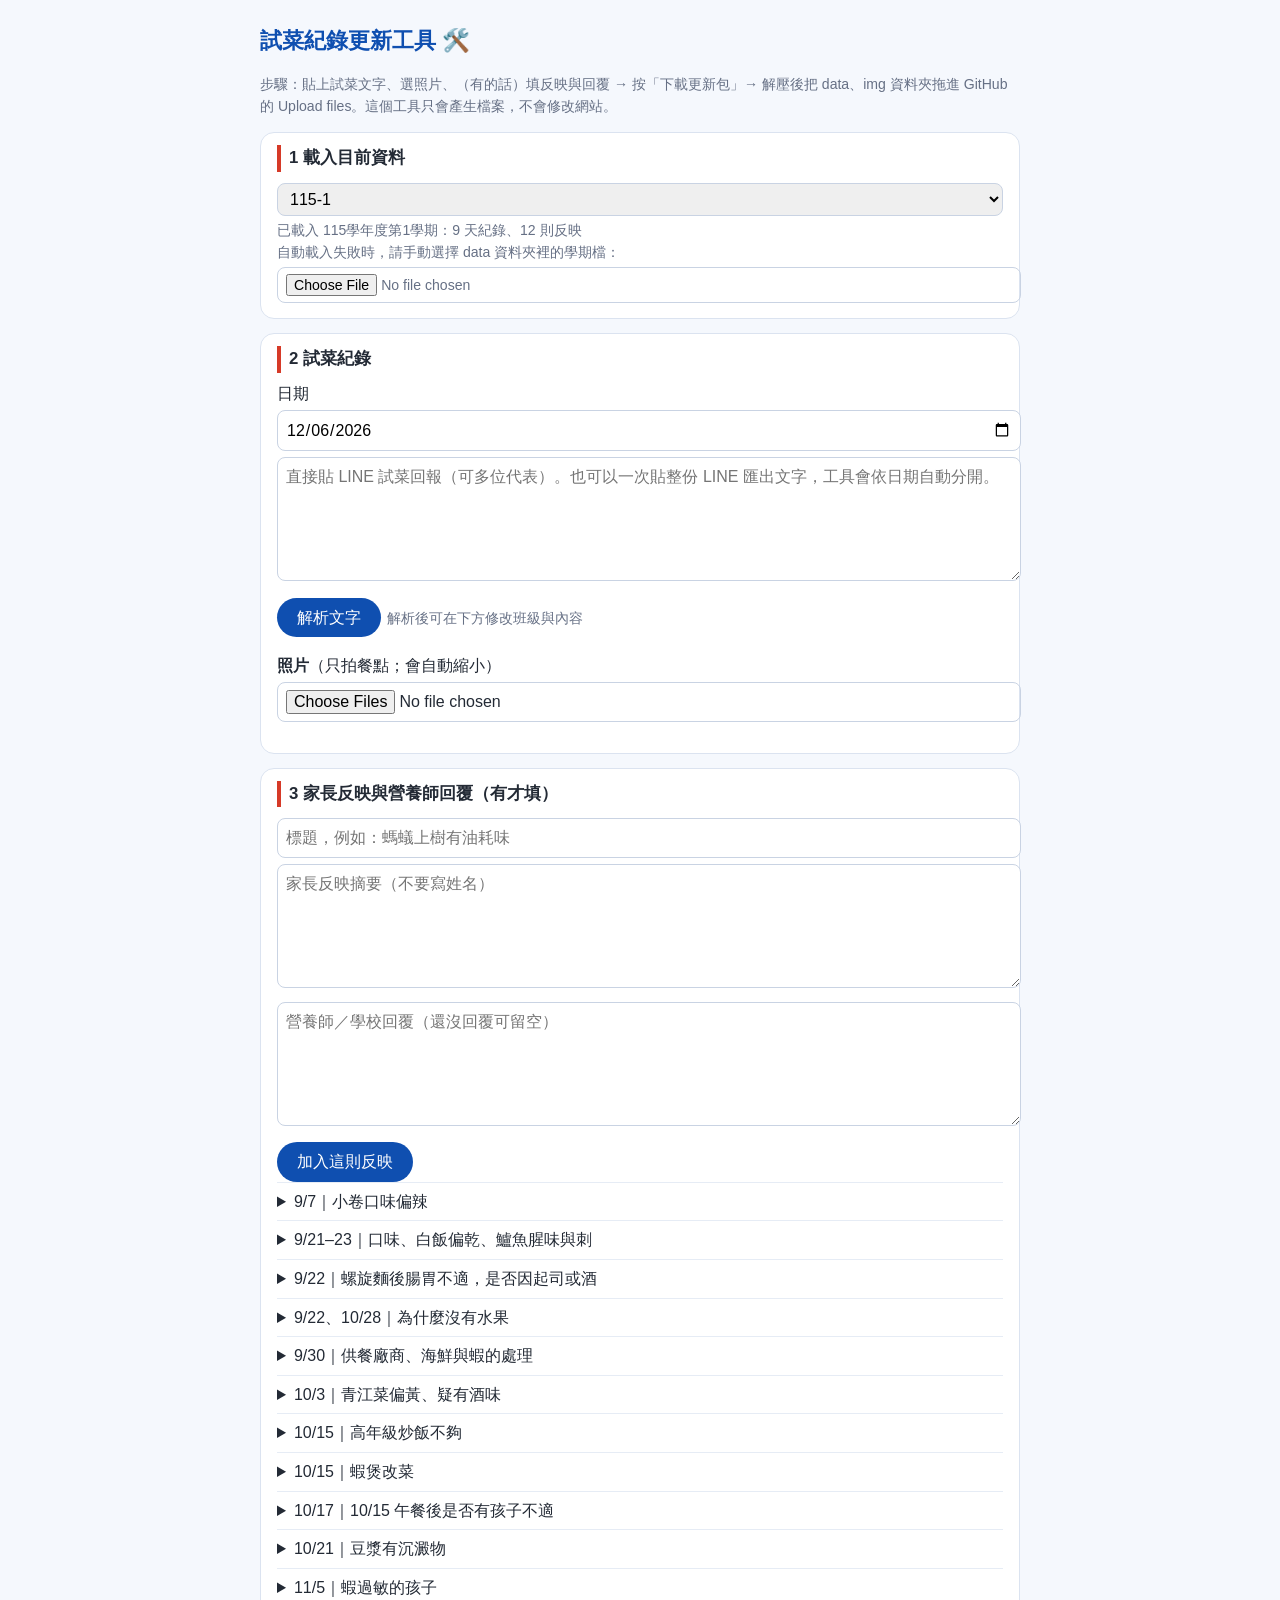
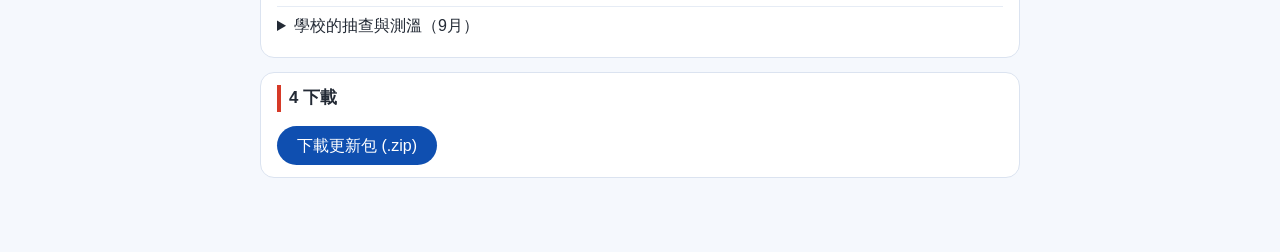
==== admin.html @ 69111ce7 "Add files via upload" ====
<!DOCTYPE html>
<html lang="zh-Hant"><head><meta charset="utf-8"><meta name="viewport" content="width=device-width, initial-scale=1">
<meta name="robots" content="noindex"><title>試菜紀錄更新工具</title>
<style>
body{margin:0;background:#f5f8fd;color:#232a35;font:16px/1.6 "Noto Sans TC","PingFang TC","Microsoft JhengHei",sans-serif}
.w{max-width:760px;margin:0 auto;padding:16px 14px 60px}h1{font-size:1.4rem;color:#0f4fb0;margin:.3em 0}
section{background:#fff;border:1px solid #dbe3f0;border-radius:14px;padding:12px 16px;margin:14px 0}h2{font-size:1.05rem;margin:0 0 8px;border-left:4px solid #d63a28;padding-left:8px}
textarea,input,select{font:inherit;width:100%;padding:6px 8px;border:1px solid #c9d3e3;border-radius:8px;margin:3px 0}textarea{min-height:110px}
button{font:inherit;background:#0f4fb0;color:#fff;border:0;border-radius:99px;padding:7px 20px;cursor:pointer;margin:6px 6px 0 0}button.g{background:#667085}button.x{background:#d63a28;padding:3px 12px}
.card{border:1px dashed #9db3d6;border-radius:10px;padding:8px 10px;margin:8px 0}.row{display:flex;gap:8px}.row>*{flex:1}.mu{color:#667085;font-size:.88rem}
#th img{height:90px;border-radius:6px;margin:4px 4px 0 0}details{border-top:1px solid #e6ecf5;padding:6px 0}
</style></head><body><div class="w">
<h1>試菜紀錄更新工具 🛠️</h1>
<p class="mu">步驟：貼上試菜文字、選照片、（有的話）填反映與回覆 → 按「下載更新包」→ 解壓後把 data、img 資料夾拖進 GitHub 的 Upload files。這個工具只會產生檔案，不會修改網站。</p>
<section><h2>1 載入目前資料</h2><select id="sem"></select><div id="ld" class="mu"></div>
<div class="mu">自動載入失敗時，請手動選擇 data 資料夾裡的學期檔：<input type="file" id="f" accept=".json"></div></section>
<section><h2>2 試菜紀錄</h2><label>日期</label><input type="date" id="dt">
<textarea id="tx" placeholder="直接貼 LINE 試菜回報（可多位代表）。也可以一次貼整份 LINE 匯出文字，工具會依日期自動分開。"></textarea>
<button id="pa">解析文字</button><span class="mu">解析後可在下方修改班級與內容</span><div id="cards"></div>
<p><b>照片</b>（只拍餐點；會自動縮小）<input type="file" id="ph" multiple accept="image/*"></p><div id="th"></div></section>
<section><h2>3 家長反映與營養師回覆（有才填）</h2>
<input id="rt" placeholder="標題，例如：螞蟻上樹有油耗味"><textarea id="rq" placeholder="家長反映摘要（不要寫姓名）"></textarea><textarea id="ra" placeholder="營養師／學校回覆（還沒回覆可留空）"></textarea>
<button id="radd">加入這則反映</button><div id="qa"></div></section>
<section><h2>4 下載</h2><button id="dl">下載更新包 (.zip)</button><div id="msg" class="mu"></div></section></div>
<script>
//PURE-START
const CL=/(?<!\d)([1-6](?:0\d|1[01]))(?!\d)/;
const clean=l=>l.replace(/^[\s*•·\-–—＊]+/,"").trim();
function fromText(txt,d){const blocks=[];let cur=null;
 for(const raw of txt.replace(/\r/g,"").split("\n")){const l=raw.trim();
  if(/試[菜吃]/.test(l)&&(CL.test(l)||/\d{1,2}[\/／]\d{1,2}/.test(l))&&l.length<40){cur={h:l,l:[]};blocks.push(cur)}
  else if(l){if(!cur){cur={h:"",l:[]};blocks.push(cur)}cur.l.push(clean(l))}}
 return blocks.filter(b=>b.l.length).map(b=>({d,c:(b.h.match(CL)||[])[1]||"",l:b.l}))}
function fromLine(txt){const out=[];let date=null,cur=null;
 const push=()=>{if(cur){const t=cur.t.join("\n").replace(/^"|"$/g,"").trim();if(/試[菜吃]/.test(t)&&t.split("\n").length>=2)out.push(...fromText(t,cur.d));cur=null}};
 for(const raw of txt.replace(/\r/g,"").split("\n")){const m=raw.match(/^(\d{4})\/(\d\d)\/(\d\d)（/);
  if(m){push();date=`${m[1]}-${m[2]}-${m[3]}`;continue}
  const t=raw.match(/^\d\d:\d\d\t[^\t]*\t?(.*)$/);
  if(t){push();cur={d:date,t:[t[1]]}}else if(cur)cur.t.push(raw)}
 push();return out}
const crcT=(()=>{const t=[];for(let n=0;n<256;n++){let c=n;for(let k=0;k<8;k++)c=c&1?0xEDB88320^(c>>>1):c>>>1;t[n]=c>>>0}return t})();
const crc=u=>{let c=~0;for(let i=0;i<u.length;i++)c=crcT[(c^u[i])&255]^(c>>>8);return ~c>>>0};
async function zip(files){const enc=new TextEncoder(),loc=[],cen=[];let off=0,cs=0;
 for(const[name,blob]of files){const d=new Uint8Array(await blob.arrayBuffer()),nm=enc.encode(name),c=crc(d);
  const h=new DataView(new ArrayBuffer(30));h.setUint32(0,0x04034b50,true);h.setUint16(4,20,true);h.setUint16(6,0x800,true);h.setUint16(12,0x21,true);h.setUint32(14,c,true);h.setUint32(18,d.length,true);h.setUint32(22,d.length,true);h.setUint16(26,nm.length,true);
  const g=new DataView(new ArrayBuffer(46));g.setUint32(0,0x02014b50,true);g.setUint16(4,20,true);g.setUint16(6,20,true);g.setUint16(8,0x800,true);g.setUint16(14,0x21,true);g.setUint32(16,c,true);g.setUint32(20,d.length,true);g.setUint32(24,d.length,true);g.setUint16(28,nm.length,true);g.setUint32(42,off,true);
  loc.push(h.buffer,nm,d);cen.push(g.buffer,nm);off+=30+nm.length+d.length;cs+=46+nm.length}
 const e=new DataView(new ArrayBuffer(22));e.setUint32(0,0x06054b50,true);e.setUint16(8,files.length,true);e.setUint16(10,files.length,true);e.setUint32(12,cs,true);e.setUint32(16,off,true);
 return new Blob([...loc,...cen,e.buffer],{type:"application/zip"})}
//PURE-END
const $=id=>document.getElementById(id);let SEM=null,ID="",pend=[],newPh=[];
$("dt").value=new Date(Date.now()-new Date().getTimezoneOffset()*6e4).toISOString().slice(0,10);
function setSem(s){SEM=s;ID=s.id;SEM.qa=SEM.qa||[];SEM.days=SEM.days||[];$("ld").textContent=`已載入 ${s.name}：${SEM.days.length} 天紀錄、${SEM.qa.length} 則反映`;renderQa()}
async function load(id){try{setSem(await (await fetch("data/"+id+".json?"+Date.now())).json())}catch(e){$("ld").textContent="自動載入失敗，請用下方手動選檔"}}
fetch("data/semesters.json").then(r=>r.json()).then(ids=>{$("sem").innerHTML=ids.map(i=>`<option>${i}</option>`).join("");$("sem").value=ids[ids.length-1];$("sem").onchange=()=>load($("sem").value);load(ids[ids.length-1])}).catch(()=>{$("ld").textContent="自動載入失敗，請用下方手動選檔"});
$("f").onchange=async e=>setSem(JSON.parse(await e.target.files[0].text()));
$("pa").onclick=()=>{const t=$("tx").value;pend=/^\d\d:\d\d\t/m.test(t)?fromLine(t):fromText(t,$("dt").value);if(!pend.length)$("msg").textContent="沒有解析到試菜內容，請確認有貼上文字";cards()};
function cards(){$("cards").innerHTML=pend.map((p,i)=>`<div class="card"><div class="row"><input type="date" data-i="${i}" data-k="d" value="${p.d||$("dt").value}"><input data-i="${i}" data-k="c" value="${p.c}" placeholder="班級，例如 206（不確定可留空）"><button class="x" data-del="${i}">刪除</button></div><textarea data-i="${i}" data-k="l">${p.l.join("\n").replace(/</g,"&lt;")}</textarea></div>`).join("")}
$("cards").oninput=e=>{const i=e.target.dataset.i,k=e.target.dataset.k;if(i==null)return;pend[i][k]=k=="l"?e.target.value.split("\n").map(s=>s.trim()).filter(Boolean):e.target.value};
$("cards").onclick=e=>{if(e.target.dataset.del!=null){pend.splice(+e.target.dataset.del,1);cards()}};
function shrink(f){return new Promise(res=>{const u=URL.createObjectURL(f),im=new Image();im.onerror=()=>res(null);im.onload=()=>{const k=Math.min(1,560/Math.max(im.width,im.height)),c=document.createElement("canvas");c.width=Math.round(im.width*k);c.height=Math.round(im.height*k);c.getContext("2d").drawImage(im,0,0,c.width,c.height);c.toBlob(b=>res({b,u:URL.createObjectURL(b)}),"image/jpeg",.62)};im.src=u})}
$("ph").onchange=async e=>{for(const f of e.target.files){const p=await shrink(f);if(p)newPh.push(p);else $("msg").textContent="有照片格式無法讀取（例如 HEIC），請改用 JPG/PNG"}$("th").innerHTML=newPh.map((p,i)=>`<img src="${p.u}" alt="">`).join("")};
function renderQa(){$("qa").innerHTML=SEM.qa.map((q,i)=>`<details><summary>${(q.t||"").replace(/</g,"&lt;")}　<span class="mu">${q.s||""}</span></summary><input data-q="${i}" data-k="t" value="${(q.t||"").replace(/"/g,"&quot;")}"><textarea data-q="${i}" data-k="q" placeholder="家長反映">${q.q||q.x||""}</textarea><textarea data-q="${i}" data-k="a" placeholder="營養師／學校回覆">${q.a||""}</textarea><select data-q="${i}" data-k="s"><option${q.s=="追蹤中"?" selected":""}>追蹤中</option><option${q.s!="追蹤中"?" selected":""}>已回覆</option></select><button class="x" data-qd="${i}">刪除這則</button></details>`).join("")}
$("qa").oninput=e=>{const i=e.target.dataset.q;if(i==null)return;const q=SEM.qa[i],k=e.target.dataset.k;q[k]=e.target.value;if(k=="q")delete q.x}
$("qa").onclick=e=>{if(e.target.dataset.qd!=null){SEM.qa.splice(+e.target.dataset.qd,1);renderQa()}};
$("radd").onclick=()=>{if(!SEM)return;const d=$("dt").value,t=$("rt").value.trim();if(!t)return alert("請填標題");const[,m,x]=d.split("-");
 SEM.qa.push({m,d,t:`${+m}/${+x}｜${t}`,q:$("rq").value.trim(),a:$("ra").value.trim(),s:$("ra").value.trim()?"已回覆":"追蹤中"});$("rt").value=$("rq").value=$("ra").value="";renderQa();$("msg").textContent="已加入，記得按下方「下載更新包」"};
$("dl").onclick=async()=>{if(!SEM)return alert("尚未載入資料");const d0=$("dt").value,files=[];
 for(const p of pend){const d=p.d||d0;let day=SEM.days.find(x=>x.d==d);if(!day){day={d,reps:[],ph:[],n:[]};SEM.days.push(day)}
  const c0=(p.c||"").trim(),c=c0?(/[班表]$/.test(c0)?c0:c0+"班"):"家長代表",i=c=="家長代表"?-1:day.reps.findIndex(r=>r.c==c);if(i>=0)day.reps[i]={c,l:p.l};else day.reps.push({c,l:p.l})}
 if(newPh.length){let day=SEM.days.find(x=>x.d==d0);if(!day){day={d:d0,reps:[],ph:[],n:[]};SEM.days.push(day)}const s=day.ph.length;newPh.forEach((p,i)=>{const fn=`img/${d0.replace(/-/g,"")}-${s+i+1}.jpg`;day.ph.push(fn);files.push([fn,p.b])})}
 SEM.days.sort((a,b)=>a.d<b.d?-1:1);files.push([`data/${ID}.json`,new Blob([JSON.stringify(SEM,null,1)],{type:"application/json"})]);
 const a=document.createElement("a");a.href=URL.createObjectURL(await zip(files));a.download="更新包-"+d0+".zip";a.click();
 $("msg").textContent=`已下載（${pend.length}份試菜、${newPh.length}張照片）。請解壓後上傳 data、img 資料夾，等 1–2 分鐘網站更新後再使用本工具。`;pend=[];newPh=[];$("cards").innerHTML=$("th").innerHTML="";$("tx").value=""};
</script></body></html>
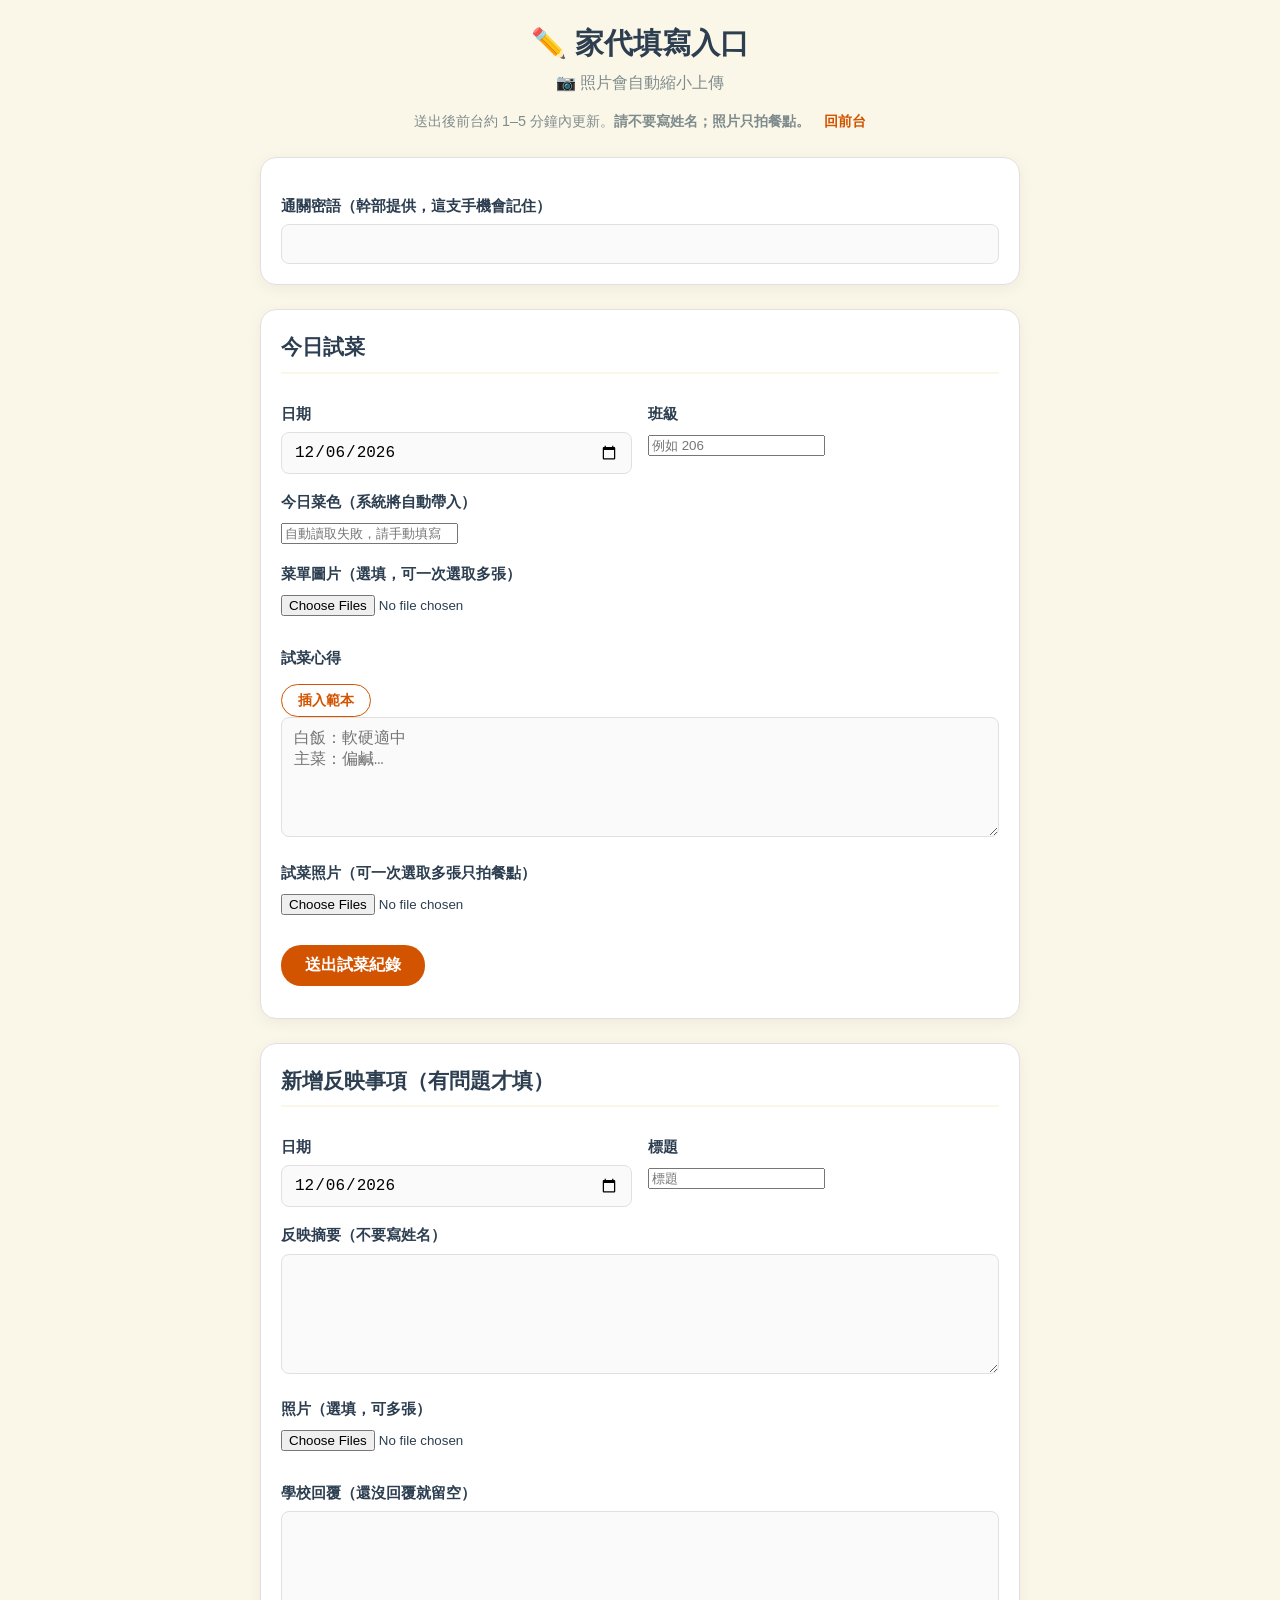
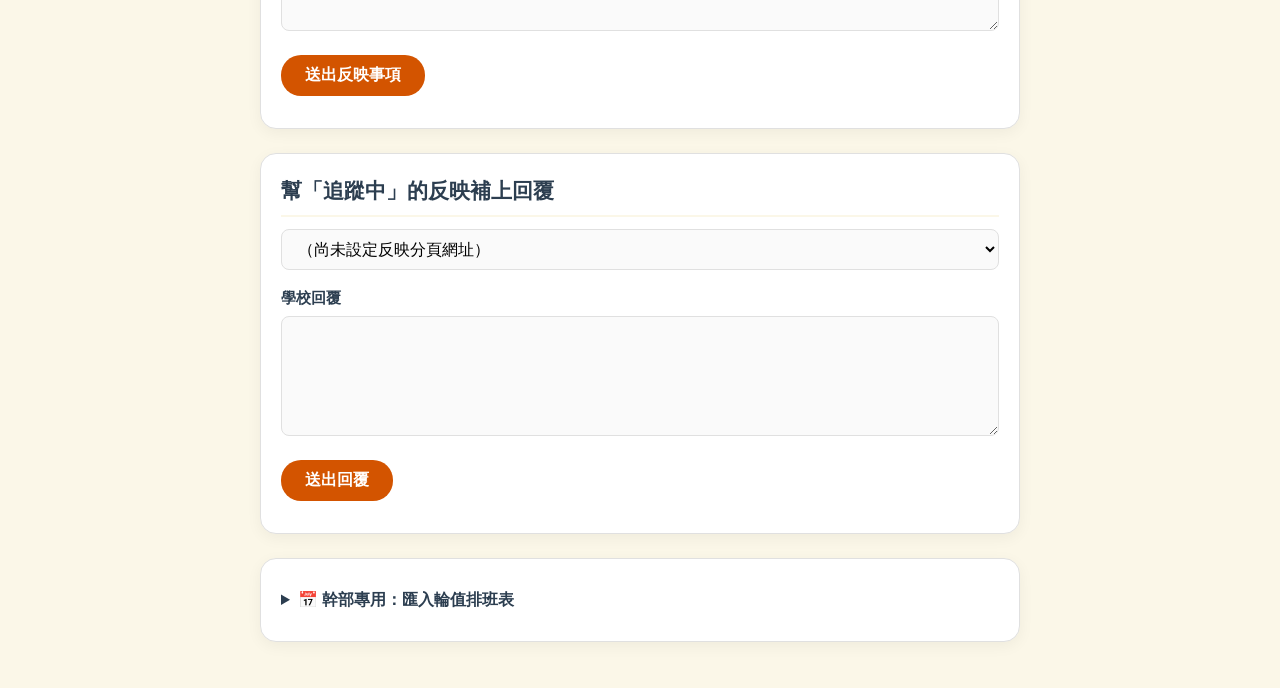
==== commit 90d8c83e: "Add files via upload" ====
--- a/admin.html
+++ b/admin.html
@@ -1,75 +1,57 @@
 <!DOCTYPE html>
-<html lang="zh-Hant"><head><meta charset="utf-8"><meta name="viewport" content="width=device-width, initial-scale=1">
-<meta name="robots" content="noindex"><title>試菜紀錄更新工具</title>
-<style>
-body{margin:0;background:#f5f8fd;color:#232a35;font:16px/1.6 "Noto Sans TC","PingFang TC","Microsoft JhengHei",sans-serif}
-.w{max-width:760px;margin:0 auto;padding:16px 14px 60px}h1{font-size:1.4rem;color:#0f4fb0;margin:.3em 0}
-section{background:#fff;border:1px solid #dbe3f0;border-radius:14px;padding:12px 16px;margin:14px 0}h2{font-size:1.05rem;margin:0 0 8px;border-left:4px solid #d63a28;padding-left:8px}
-textarea,input,select{font:inherit;width:100%;padding:6px 8px;border:1px solid #c9d3e3;border-radius:8px;margin:3px 0}textarea{min-height:110px}
-button{font:inherit;background:#0f4fb0;color:#fff;border:0;border-radius:99px;padding:7px 20px;cursor:pointer;margin:6px 6px 0 0}button.g{background:#667085}button.x{background:#d63a28;padding:3px 12px}
-.card{border:1px dashed #9db3d6;border-radius:10px;padding:8px 10px;margin:8px 0}.row{display:flex;gap:8px}.row>*{flex:1}.mu{color:#667085;font-size:.88rem}
-#th img{height:90px;border-radius:6px;margin:4px 4px 0 0}details{border-top:1px solid #e6ecf5;padding:6px 0}
-</style></head><body><div class="w">
-<h1>試菜紀錄更新工具 🛠️</h1>
-<p class="mu">步驟：貼上試菜文字、選照片、（有的話）填反映與回覆 → 按「下載更新包」→ 解壓後把 data、img 資料夾拖進 GitHub 的 Upload files。這個工具只會產生檔案，不會修改網站。</p>
-<section><h2>1 載入目前資料</h2><select id="sem"></select><div id="ld" class="mu"></div>
-<div class="mu">自動載入失敗時，請手動選擇 data 資料夾裡的學期檔：<input type="file" id="f" accept=".json"></div></section>
-<section><h2>2 試菜紀錄</h2><label>日期</label><input type="date" id="dt">
-<textarea id="tx" placeholder="直接貼 LINE 試菜回報（可多位代表）。也可以一次貼整份 LINE 匯出文字，工具會依日期自動分開。"></textarea>
-<button id="pa">解析文字</button><span class="mu">解析後可在下方修改班級與內容</span><div id="cards"></div>
-<p><b>照片</b>（只拍餐點；會自動縮小）<input type="file" id="ph" multiple accept="image/*"></p><div id="th"></div></section>
-<section><h2>3 家長反映與營養師回覆（有才填）</h2>
-<input id="rt" placeholder="標題，例如：螞蟻上樹有油耗味"><textarea id="rq" placeholder="家長反映摘要（不要寫姓名）"></textarea><textarea id="ra" placeholder="營養師／學校回覆（還沒回覆可留空）"></textarea>
-<button id="radd">加入這則反映</button><div id="qa"></div></section>
-<section><h2>4 下載</h2><button id="dl">下載更新包 (.zip)</button><div id="msg" class="mu"></div></section></div>
-<script>
-//PURE-START
-const CL=/(?<!\d)([1-6](?:0\d|1[01]))(?!\d)/;
-const clean=l=>l.replace(/^[\s*•·\-–—＊]+/,"").trim();
-function fromText(txt,d){const blocks=[];let cur=null;
- for(const raw of txt.replace(/\r/g,"").split("\n")){const l=raw.trim();
-  if(/試[菜吃]/.test(l)&&(CL.test(l)||/\d{1,2}[\/／]\d{1,2}/.test(l))&&l.length<40){cur={h:l,l:[]};blocks.push(cur)}
-  else if(l){if(!cur){cur={h:"",l:[]};blocks.push(cur)}cur.l.push(clean(l))}}
- return blocks.filter(b=>b.l.length).map(b=>({d,c:(b.h.match(CL)||[])[1]||"",l:b.l}))}
-function fromLine(txt){const out=[];let date=null,cur=null;
- const push=()=>{if(cur){const t=cur.t.join("\n").replace(/^"|"$/g,"").trim();if(/試[菜吃]/.test(t)&&t.split("\n").length>=2)out.push(...fromText(t,cur.d));cur=null}};
- for(const raw of txt.replace(/\r/g,"").split("\n")){const m=raw.match(/^(\d{4})\/(\d\d)\/(\d\d)（/);
-  if(m){push();date=`${m[1]}-${m[2]}-${m[3]}`;continue}
-  const t=raw.match(/^\d\d:\d\d\t[^\t]*\t?(.*)$/);
-  if(t){push();cur={d:date,t:[t[1]]}}else if(cur)cur.t.push(raw)}
- push();return out}
-const crcT=(()=>{const t=[];for(let n=0;n<256;n++){let c=n;for(let k=0;k<8;k++)c=c&1?0xEDB88320^(c>>>1):c>>>1;t[n]=c>>>0}return t})();
-const crc=u=>{let c=~0;for(let i=0;i<u.length;i++)c=crcT[(c^u[i])&255]^(c>>>8);return ~c>>>0};
-async function zip(files){const enc=new TextEncoder(),loc=[],cen=[];let off=0,cs=0;
- for(const[name,blob]of files){const d=new Uint8Array(await blob.arrayBuffer()),nm=enc.encode(name),c=crc(d);
-  const h=new DataView(new ArrayBuffer(30));h.setUint32(0,0x04034b50,true);h.setUint16(4,20,true);h.setUint16(6,0x800,true);h.setUint16(12,0x21,true);h.setUint32(14,c,true);h.setUint32(18,d.length,true);h.setUint32(22,d.length,true);h.setUint16(26,nm.length,true);
-  const g=new DataView(new ArrayBuffer(46));g.setUint32(0,0x02014b50,true);g.setUint16(4,20,true);g.setUint16(6,20,true);g.setUint16(8,0x800,true);g.setUint16(14,0x21,true);g.setUint32(16,c,true);g.setUint32(20,d.length,true);g.setUint32(24,d.length,true);g.setUint16(28,nm.length,true);g.setUint32(42,off,true);
-  loc.push(h.buffer,nm,d);cen.push(g.buffer,nm);off+=30+nm.length+d.length;cs+=46+nm.length}
- const e=new DataView(new ArrayBuffer(22));e.setUint32(0,0x06054b50,true);e.setUint16(8,files.length,true);e.setUint16(10,files.length,true);e.setUint32(12,cs,true);e.setUint32(16,off,true);
- return new Blob([...loc,...cen,e.buffer],{type:"application/zip"})}
-//PURE-END
-const $=id=>document.getElementById(id);let SEM=null,ID="",pend=[],newPh=[];
-$("dt").value=new Date(Date.now()-new Date().getTimezoneOffset()*6e4).toISOString().slice(0,10);
-function setSem(s){SEM=s;ID=s.id;SEM.qa=SEM.qa||[];SEM.days=SEM.days||[];$("ld").textContent=`已載入 ${s.name}：${SEM.days.length} 天紀錄、${SEM.qa.length} 則反映`;renderQa()}
-async function load(id){try{setSem(await (await fetch("data/"+id+".json?"+Date.now())).json())}catch(e){$("ld").textContent="自動載入失敗，請用下方手動選檔"}}
-fetch("data/semesters.json").then(r=>r.json()).then(ids=>{$("sem").innerHTML=ids.map(i=>`<option>${i}</option>`).join("");$("sem").value=ids[ids.length-1];$("sem").onchange=()=>load($("sem").value);load(ids[ids.length-1])}).catch(()=>{$("ld").textContent="自動載入失敗，請用下方手動選檔"});
-$("f").onchange=async e=>setSem(JSON.parse(await e.target.files[0].text()));
-$("pa").onclick=()=>{const t=$("tx").value;pend=/^\d\d:\d\d\t/m.test(t)?fromLine(t):fromText(t,$("dt").value);if(!pend.length)$("msg").textContent="沒有解析到試菜內容，請確認有貼上文字";cards()};
-function cards(){$("cards").innerHTML=pend.map((p,i)=>`<div class="card"><div class="row"><input type="date" data-i="${i}" data-k="d" value="${p.d||$("dt").value}"><input data-i="${i}" data-k="c" value="${p.c}" placeholder="班級，例如 206（不確定可留空）"><button class="x" data-del="${i}">刪除</button></div><textarea data-i="${i}" data-k="l">${p.l.join("\n").replace(/</g,"&lt;")}</textarea></div>`).join("")}
-$("cards").oninput=e=>{const i=e.target.dataset.i,k=e.target.dataset.k;if(i==null)return;pend[i][k]=k=="l"?e.target.value.split("\n").map(s=>s.trim()).filter(Boolean):e.target.value};
-$("cards").onclick=e=>{if(e.target.dataset.del!=null){pend.splice(+e.target.dataset.del,1);cards()}};
-function shrink(f){return new Promise(res=>{const u=URL.createObjectURL(f),im=new Image();im.onerror=()=>res(null);im.onload=()=>{const k=Math.min(1,560/Math.max(im.width,im.height)),c=document.createElement("canvas");c.width=Math.round(im.width*k);c.height=Math.round(im.height*k);c.getContext("2d").drawImage(im,0,0,c.width,c.height);c.toBlob(b=>res({b,u:URL.createObjectURL(b)}),"image/jpeg",.62)};im.src=u})}
-$("ph").onchange=async e=>{for(const f of e.target.files){const p=await shrink(f);if(p)newPh.push(p);else $("msg").textContent="有照片格式無法讀取（例如 HEIC），請改用 JPG/PNG"}$("th").innerHTML=newPh.map((p,i)=>`<img src="${p.u}" alt="">`).join("")};
-function renderQa(){$("qa").innerHTML=SEM.qa.map((q,i)=>`<details><summary>${(q.t||"").replace(/</g,"&lt;")}　<span class="mu">${q.s||""}</span></summary><input data-q="${i}" data-k="t" value="${(q.t||"").replace(/"/g,"&quot;")}"><textarea data-q="${i}" data-k="q" placeholder="家長反映">${q.q||q.x||""}</textarea><textarea data-q="${i}" data-k="a" placeholder="營養師／學校回覆">${q.a||""}</textarea><select data-q="${i}" data-k="s"><option${q.s=="追蹤中"?" selected":""}>追蹤中</option><option${q.s!="追蹤中"?" selected":""}>已回覆</option></select><button class="x" data-qd="${i}">刪除這則</button></details>`).join("")}
-$("qa").oninput=e=>{const i=e.target.dataset.q;if(i==null)return;const q=SEM.qa[i],k=e.target.dataset.k;q[k]=e.target.value;if(k=="q")delete q.x}
-$("qa").onclick=e=>{if(e.target.dataset.qd!=null){SEM.qa.splice(+e.target.dataset.qd,1);renderQa()}};
-$("radd").onclick=()=>{if(!SEM)return;const d=$("dt").value,t=$("rt").value.trim();if(!t)return alert("請填標題");const[,m,x]=d.split("-");
- SEM.qa.push({m,d,t:`${+m}/${+x}｜${t}`,q:$("rq").value.trim(),a:$("ra").value.trim(),s:$("ra").value.trim()?"已回覆":"追蹤中"});$("rt").value=$("rq").value=$("ra").value="";renderQa();$("msg").textContent="已加入，記得按下方「下載更新包」"};
-$("dl").onclick=async()=>{if(!SEM)return alert("尚未載入資料");const d0=$("dt").value,files=[];
- for(const p of pend){const d=p.d||d0;let day=SEM.days.find(x=>x.d==d);if(!day){day={d,reps:[],ph:[],n:[]};SEM.days.push(day)}
-  const c0=(p.c||"").trim(),c=c0?(/[班表]$/.test(c0)?c0:c0+"班"):"家長代表",i=c=="家長代表"?-1:day.reps.findIndex(r=>r.c==c);if(i>=0)day.reps[i]={c,l:p.l};else day.reps.push({c,l:p.l})}
- if(newPh.length){let day=SEM.days.find(x=>x.d==d0);if(!day){day={d:d0,reps:[],ph:[],n:[]};SEM.days.push(day)}const s=day.ph.length;newPh.forEach((p,i)=>{const fn=`img/${d0.replace(/-/g,"")}-${s+i+1}.jpg`;day.ph.push(fn);files.push([fn,p.b])})}
- SEM.days.sort((a,b)=>a.d<b.d?-1:1);files.push([`data/${ID}.json`,new Blob([JSON.stringify(SEM,null,1)],{type:"application/json"})]);
- const a=document.createElement("a");a.href=URL.createObjectURL(await zip(files));a.download="更新包-"+d0+".zip";a.click();
- $("msg").textContent=`已下載（${pend.length}份試菜、${newPh.length}張照片）。請解壓後上傳 data、img 資料夾，等 1–2 分鐘網站更新後再使用本工具。`;pend=[];newPh=[];$("cards").innerHTML=$("th").innerHTML="";$("tx").value=""};
-</script></body></html>
+<html lang="zh-Hant"><head><meta charset="utf-8">
+<meta name="viewport" content="width=device-width, initial-scale=1"><meta name="robots" content="noindex,nofollow">
+<title>家代填寫入口・東門國小營養午餐</title><link rel="stylesheet" href="css/style.css">
+</head><body>
+<div class="w">
+  <header>
+    <h1>✏️ 家代填寫入口 <small>📷 照片會自動縮小上傳</small></h1>
+    <p class="mu">送出後前台約 1–5 分鐘內更新。<b>請不要寫姓名；照片只拍餐點。</b>　<a href="index.html">回前台</a></p>
+  </header>
+
+  <section class="card"><label>通關密語（幹部提供，這支手機會記住）</label><input id="key" type="password" autocomplete="off"></section>
+
+  <section class="card"><h2>今日試菜</h2>
+    <div class="row"><div><label>日期</label><input type="date" id="date"></div><div><label>班級</label><input id="cls" inputmode="numeric" placeholder="例如 206"></div></div>
+    <div id="rota" class="mu"></div>
+    <label>今日菜色（系統將自動帶入）</label><input id="menu" placeholder="例如：糙米飯、糖醋排骨...">
+    <label>菜單圖片（選填，可一次選取多張）</label><input type="file" id="mp" accept="image/*" multiple><div class="th" id="mth"></div>
+    <label>試菜心得</label><button type="button" class="g" id="tpl">插入範本</button>
+    <textarea id="fb" placeholder="白飯：軟硬適中&#10;主菜：偏鹹…"></textarea>
+    <label>試菜照片（可一次選取多張只拍餐點）</label><input type="file" id="ph" accept="image/*" multiple><div class="th" id="th"></div>
+    <button id="b1">送出試菜紀錄</button><div class="msg" id="m1"></div>
+  </section>
+
+  <section class="card"><h2>新增反映事項（有問題才填）</h2>
+    <div class="row"><div><label>日期</label><input type="date" id="qd"></div><div><label>標題</label><input id="qt" placeholder="標題"></div></div>
+    <label>反映摘要（不要寫姓名）</label><textarea id="qs"></textarea>
+    <label>照片（選填，可多張）</label><input type="file" id="qp" accept="image/*" multiple><div class="th" id="qth"></div>
+    <label>學校回覆（還沒回覆就留空）</label><textarea id="qr"></textarea>
+    <button id="b2">送出反映事項</button><div class="msg" id="m2"></div>
+  </section>
+
+  <section class="card"><h2>幫「追蹤中」的反映補上回覆</h2>
+    <select id="pend"><option value="">載入中…</option></select><label>學校回覆</label><textarea id="pr"></textarea>
+    <button id="b3">送出回覆</button><div class="msg" id="m3"></div>
+  </section>
+
+  <section class="card"><details class="adm"><summary>📅 幹部專用：匯入輪值排班表</summary>
+    <p class="mu">選擇檔案解析，不會上傳姓名。</p>
+    <label>輪值表</label><input type="file" id="xs" accept=".xlsx,.xls"><label>名冊</label><input type="file" id="xr" accept=".xlsx,.xls">
+    <button id="b4">解析並匯入</button><div class="msg" id="m4"></div></details>
+  </section>
+
+  <!-- 幹部進階管理專區 -->
+  <section class="card" id="superAdminPanel">
+    <h2>👑 幹部進階管理</h2>
+    <p class="mu">您已啟用幹部權限，可進行議題管理。</p>
+    <label>新增 / 管理特殊議題</label>
+    <input type="text" id="adminIssueTitle" placeholder="輸入議題名稱">
+    <textarea id="adminIssueContent" placeholder="輸入內容或進度"></textarea>
+    <button id="btnSuperAdminSubmit">送出議題更新</button>
+    <div class="msg" id="msgSuperAdmin"></div>
+  </section>
+
+</div>
+<script src="js/config.js"></script><script src="js/common.js"></script><script src="js/admin.js"></script>
+</body></html>
--- a/css/style.css
+++ b/css/style.css
@@ -0,0 +1,120 @@
+/* ===== 基礎設定 ===== */
+:root {
+  --mt: #fbf7e8;      /* 溫暖底色 */
+  --bg: #ffffff;      /* 區塊背景 */
+  --tx: #2c3e50;      /* 主文字色 */
+  --mu: #7f8c8d;      /* 次要文字 */
+  --ac: #d35400;      /* 主強調色 (橘紅) */
+  --ac-h: #e67e22;    /* 強調色 Hover */
+  --bd: #e0e0e0;      /* 淺灰邊框 */
+  --rd: 16px;         /* 圓角 */
+  --sh: 0 4px 15px rgba(0, 0, 0, 0.05); /* 陰影 */
+}
+
+* { box-sizing: border-box; }
+body {
+  margin: 0; padding: 0;
+  font-family: "SF Pro Text", "Helvetica Neue", "Microsoft JhengHei", sans-serif;
+  background-color: var(--mt);
+  color: var(--tx);
+  line-height: 1.6;
+}
+
+.w { max-width: 800px; margin: 0 auto; padding: 20px; }
+a { color: var(--ac); text-decoration: none; font-weight: bold; }
+a:hover { text-decoration: underline; }
+h1, h2, h3 { margin: 0; color: #2c3e50; }
+.mu { color: var(--mu); font-size: 0.9rem; }
+
+/* ===== 標題區塊 ===== */
+header { margin-bottom: 24px; text-align: center; }
+header h1 { font-size: 1.8rem; margin-bottom: 8px; }
+header h1 small { display: block; font-size: 1rem; color: var(--mu); margin-top: 4px; font-weight: normal; }
+
+/* ===== 卡片 & 區塊 ===== */
+section.f, .card {
+  background: var(--bg);
+  border: 1px solid var(--bd);
+  border-radius: var(--rd);
+  padding: 20px;
+  margin-bottom: 24px;
+  box-shadow: var(--sh);
+}
+
+.card h2 { font-size: 1.3rem; margin-bottom: 12px; border-bottom: 2px solid var(--mt); padding-bottom: 8px; }
+
+/* ===== 表單元件 ===== */
+label { display: block; font-weight: bold; margin: 16px 0 6px 0; font-size: 0.95rem; }
+input[type="text"], input[type="date"], input[type="password"], textarea, select {
+  width: 100%;
+  padding: 10px 12px;
+  border: 1px solid var(--bd);
+  border-radius: 8px;
+  font-size: 1rem;
+  background: #fafafa;
+  transition: border-color 0.2s;
+}
+input:focus, textarea:focus, select:focus {
+  border-color: var(--ac);
+  outline: none;
+  background: #fff;
+}
+textarea { min-height: 120px; resize: vertical; }
+
+/* ===== 按鈕 ===== */
+button, .btn {
+  background-color: var(--ac);
+  color: #fff;
+  border: none;
+  border-radius: 20px;
+  padding: 10px 24px;
+  font-size: 1rem;
+  font-weight: bold;
+  cursor: pointer;
+  transition: background-color 0.2s, transform 0.1s;
+  display: inline-block;
+  margin-top: 16px;
+}
+button:hover, .btn:hover { background-color: var(--ac-h); }
+button:active { transform: scale(0.98); }
+button:disabled { opacity: 0.6; cursor: not-allowed; }
+
+button.g {
+  background-color: #fff;
+  color: var(--ac);
+  border: 1px solid var(--ac);
+  padding: 6px 16px;
+  font-size: 0.9rem;
+  margin-top: 8px;
+  margin-right: 8px;
+}
+button.g:hover { background-color: var(--mt); }
+
+/* ===== 圖片預覽 ===== */
+.th { display: flex; flex-wrap: wrap; gap: 10px; margin-top: 12px; }
+.th img { height: 100px; border-radius: 8px; object-fit: cover; border: 1px solid var(--bd); }
+
+/* ===== 狀態訊息 ===== */
+.msg { margin-top: 12px; font-weight: bold; font-size: 0.95rem; }
+.ok { color: #27ae60; }
+.er { color: #c0392b; }
+
+/* ===== 排班表按鈕 ===== */
+.rota { display: flex; flex-wrap: wrap; gap: 8px; margin: 12px 0; }
+.rota button { margin-top: 0; padding: 6px 14px; }
+.rota .done {
+  background-color: #e8f5e9;
+  color: #2e7d32;
+  border-color: #a5d6a7;
+}
+
+/* ===== 佈局輔助 ===== */
+.row { display: flex; gap: 16px; flex-wrap: wrap; }
+.row > div { flex: 1; min-width: 150px; }
+
+details summary { cursor: pointer; font-weight: bold; color: var(--tx); padding: 8px 0; }
+details p { margin-top: 8px; }
+
+/* 幹部專用區塊預設隱藏 */
+#superAdminPanel { display: none; background-color: #fff0f0; border-color: #ffcccc; }
+#superAdminPanel h2 { color: #c0392b; border-bottom-color: #ffcccc; }
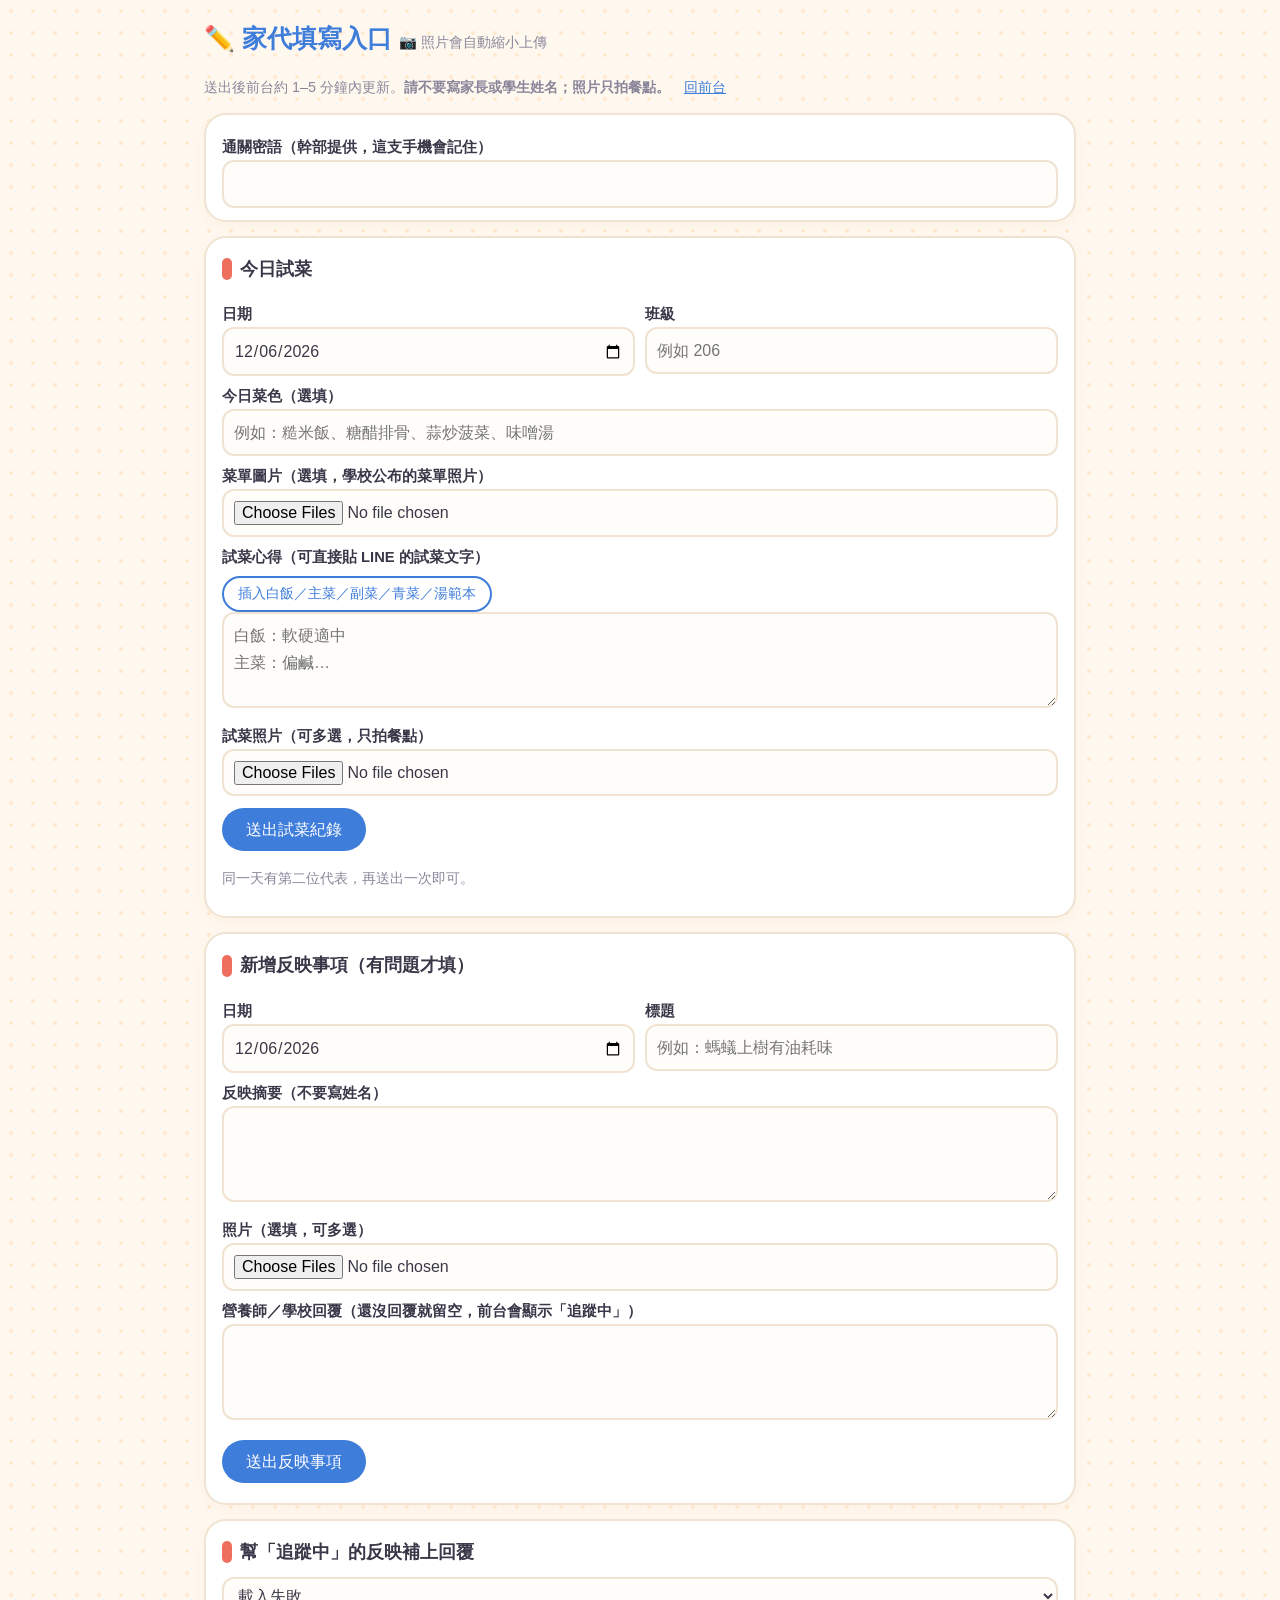
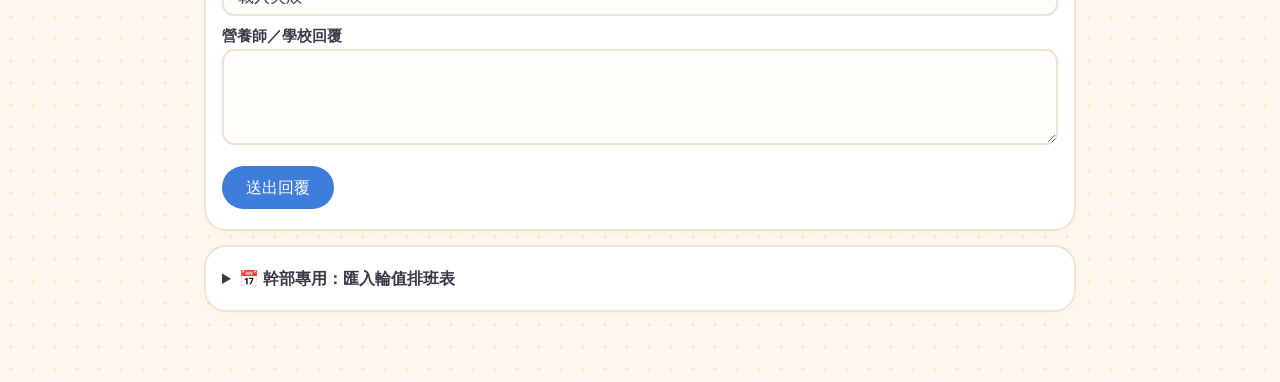
==== commit 8988f2d0: "Add files via upload" ====
--- a/admin.html
+++ b/admin.html
@@ -2,56 +2,44 @@
 <html lang="zh-Hant"><head><meta charset="utf-8">
 <meta name="viewport" content="width=device-width, initial-scale=1"><meta name="robots" content="noindex,nofollow">
 <title>家代填寫入口・東門國小營養午餐</title><link rel="stylesheet" href="css/style.css">
-</head><body>
-<div class="w">
-  <header>
-    <h1>✏️ 家代填寫入口 <small>📷 照片會自動縮小上傳</small></h1>
-    <p class="mu">送出後前台約 1–5 分鐘內更新。<b>請不要寫姓名；照片只拍餐點。</b>　<a href="index.html">回前台</a></p>
-  </header>
+<style>
+section.f{background:#fff;border:2px solid var(--bd);border-radius:22px;padding:12px 16px;margin:14px 0;box-shadow:0 4px 12px #f3d9b833}
+section.f h2{margin-top:4px}label{display:block;font-weight:700;margin-top:8px;font-size:.92rem}
+.f input,.f textarea,.f select{width:100%;padding:8px 10px;border:2px solid var(--bd);border-radius:12px;background:#fffdf9}.f textarea{min-height:96px}
+.f button,.btn{font:inherit;background:var(--ac);color:#fff;border:0;border-radius:99px;padding:8px 24px;margin:12px 8px 0 0;cursor:pointer}.f button.g{background:#fff;color:var(--ac);border:2px solid var(--ac);padding:4px 14px;margin:6px 6px 0 0;font-size:.88rem}button:disabled{opacity:.5}
+.row{display:flex;gap:10px}.row>div{flex:1}.th img{height:80px;border-radius:10px;margin:6px 6px 0 0}.msg{margin-top:8px;font-weight:700}.ok{color:#1d6b43}.er{color:#c0392b}
+.rota{display:flex;flex-wrap:wrap;gap:6px;margin:6px 0}.rota button{margin:0!important;padding:2px 12px!important}.rota .done{background:var(--mt)!important;color:#1d6b43!important;border-color:#8fdcae!important}
+details.adm{margin:6px 0}details.adm summary{cursor:pointer;font-weight:700}
+</style></head><body>
+<div class="w"><h1>✏️ 家代填寫入口 <small>📷 照片會自動縮小上傳</small></h1>
+<p class="mu">送出後前台約 1–5 分鐘內更新。<b>請不要寫家長或學生姓名；照片只拍餐點。</b>　<a href="index.html">回前台</a></p>
+<section class="f"><label>通關密語（幹部提供，這支手機會記住）</label><input id="key" type="password" autocomplete="off"></section>
 
-  <section class="card"><label>通關密語（幹部提供，這支手機會記住）</label><input id="key" type="password" autocomplete="off"></section>
+<section class="f"><h2>今日試菜</h2>
+<div class="row"><div><label>日期</label><input type="date" id="date"></div><div><label>班級</label><input id="cls" inputmode="numeric" placeholder="例如 206"></div></div>
+<div id="rota" class="mu"></div>
+<label>今日菜色（選填）</label><input id="menu" placeholder="例如：糙米飯、糖醋排骨、蒜炒菠菜、味噌湯">
+<label>菜單圖片（選填，學校公布的菜單照片）</label><input type="file" id="mp" accept="image/*" multiple><div class="th" id="mth"></div>
+<label>試菜心得（可直接貼 LINE 的試菜文字）</label><button type="button" class="g" id="tpl">插入白飯／主菜／副菜／青菜／湯範本</button>
+<textarea id="fb" placeholder="白飯：軟硬適中&#10;主菜：偏鹹…"></textarea>
+<label>試菜照片（可多選，只拍餐點）</label><input type="file" id="ph" accept="image/*" multiple><div class="th" id="th"></div>
+<button id="b1">送出試菜紀錄</button><div class="msg" id="m1"></div><p class="mu">同一天有第二位代表，再送出一次即可。</p></section>
 
-  <section class="card"><h2>今日試菜</h2>
-    <div class="row"><div><label>日期</label><input type="date" id="date"></div><div><label>班級</label><input id="cls" inputmode="numeric" placeholder="例如 206"></div></div>
-    <div id="rota" class="mu"></div>
-    <label>今日菜色（系統將自動帶入）</label><input id="menu" placeholder="例如：糙米飯、糖醋排骨...">
-    <label>菜單圖片（選填，可一次選取多張）</label><input type="file" id="mp" accept="image/*" multiple><div class="th" id="mth"></div>
-    <label>試菜心得</label><button type="button" class="g" id="tpl">插入範本</button>
-    <textarea id="fb" placeholder="白飯：軟硬適中&#10;主菜：偏鹹…"></textarea>
-    <label>試菜照片（可一次選取多張只拍餐點）</label><input type="file" id="ph" accept="image/*" multiple><div class="th" id="th"></div>
-    <button id="b1">送出試菜紀錄</button><div class="msg" id="m1"></div>
-  </section>
+<section class="f"><h2>新增反映事項（有問題才填）</h2>
+<div class="row"><div><label>日期</label><input type="date" id="qd"></div><div><label>標題</label><input id="qt" placeholder="例如：螞蟻上樹有油耗味"></div></div>
+<label>反映摘要（不要寫姓名）</label><textarea id="qs"></textarea>
+<label>照片（選填，可多選）</label><input type="file" id="qp" accept="image/*" multiple><div class="th" id="qth"></div>
+<label>營養師／學校回覆（還沒回覆就留空，前台會顯示「追蹤中」）</label><textarea id="qr"></textarea>
+<button id="b2">送出反映事項</button><div class="msg" id="m2"></div></section>
 
-  <section class="card"><h2>新增反映事項（有問題才填）</h2>
-    <div class="row"><div><label>日期</label><input type="date" id="qd"></div><div><label>標題</label><input id="qt" placeholder="標題"></div></div>
-    <label>反映摘要（不要寫姓名）</label><textarea id="qs"></textarea>
-    <label>照片（選填，可多張）</label><input type="file" id="qp" accept="image/*" multiple><div class="th" id="qth"></div>
-    <label>學校回覆（還沒回覆就留空）</label><textarea id="qr"></textarea>
-    <button id="b2">送出反映事項</button><div class="msg" id="m2"></div>
-  </section>
+<section class="f"><h2>幫「追蹤中」的反映補上回覆</h2>
+<select id="pend"><option value="">載入中…</option></select><label>營養師／學校回覆</label><textarea id="pr"></textarea>
+<button id="b3">送出回覆</button><div class="msg" id="m3"></div></section>
 
-  <section class="card"><h2>幫「追蹤中」的反映補上回覆</h2>
-    <select id="pend"><option value="">載入中…</option></select><label>學校回覆</label><textarea id="pr"></textarea>
-    <button id="b3">送出回覆</button><div class="msg" id="m3"></div>
-  </section>
-
-  <section class="card"><details class="adm"><summary>📅 幹部專用：匯入輪值排班表</summary>
-    <p class="mu">選擇檔案解析，不會上傳姓名。</p>
-    <label>輪值表</label><input type="file" id="xs" accept=".xlsx,.xls"><label>名冊</label><input type="file" id="xr" accept=".xlsx,.xls">
-    <button id="b4">解析並匯入</button><div class="msg" id="m4"></div></details>
-  </section>
-
-  <!-- 幹部進階管理專區 -->
-  <section class="card" id="superAdminPanel">
-    <h2>👑 幹部進階管理</h2>
-    <p class="mu">您已啟用幹部權限，可進行議題管理。</p>
-    <label>新增 / 管理特殊議題</label>
-    <input type="text" id="adminIssueTitle" placeholder="輸入議題名稱">
-    <textarea id="adminIssueContent" placeholder="輸入內容或進度"></textarea>
-    <button id="btnSuperAdminSubmit">送出議題更新</button>
-    <div class="msg" id="msgSuperAdmin"></div>
-  </section>
-
+<section class="f"><details class="adm"><summary>📅 幹部專用：匯入輪值排班表</summary>
+<p class="mu">選擇「輪值表.xlsx」和「家長代表名冊.xlsx」。檔案只在你的手機／電腦裡解析，<b>只會上傳「日期＋班級」，不會上傳任何姓名</b>。匯入後，填寫今日試菜時會顯示當天輪值班級，以及誰還沒回報。</p>
+<label>輪值表（排班表）</label><input type="file" id="xs" accept=".xlsx,.xls"><label>家長代表名冊</label><input type="file" id="xr" accept=".xlsx,.xls">
+<button id="b4">解析並匯入</button><div class="msg" id="m4"></div></details></section>
 </div>
 <script src="js/config.js"></script><script src="js/common.js"></script><script src="js/admin.js"></script>
 </body></html>
--- a/css/style.css
+++ b/css/style.css
@@ -1,120 +1,57 @@
-/* ===== 基礎設定 ===== */
-:root {
-  --mt: #fbf7e8;      /* 溫暖底色 */
-  --bg: #ffffff;      /* 區塊背景 */
-  --tx: #2c3e50;      /* 主文字色 */
-  --mu: #7f8c8d;      /* 次要文字 */
-  --ac: #d35400;      /* 主強調色 (橘紅) */
-  --ac-h: #e67e22;    /* 強調色 Hover */
-  --bd: #e0e0e0;      /* 淺灰邊框 */
-  --rd: 16px;         /* 圓角 */
-  --sh: 0 4px 15px rgba(0, 0, 0, 0.05); /* 陰影 */
-}
-
-* { box-sizing: border-box; }
-body {
-  margin: 0; padding: 0;
-  font-family: "SF Pro Text", "Helvetica Neue", "Microsoft JhengHei", sans-serif;
-  background-color: var(--mt);
-  color: var(--tx);
-  line-height: 1.6;
-}
-
-.w { max-width: 800px; margin: 0 auto; padding: 20px; }
-a { color: var(--ac); text-decoration: none; font-weight: bold; }
-a:hover { text-decoration: underline; }
-h1, h2, h3 { margin: 0; color: #2c3e50; }
-.mu { color: var(--mu); font-size: 0.9rem; }
-
-/* ===== 標題區塊 ===== */
-header { margin-bottom: 24px; text-align: center; }
-header h1 { font-size: 1.8rem; margin-bottom: 8px; }
-header h1 small { display: block; font-size: 1rem; color: var(--mu); margin-top: 4px; font-weight: normal; }
-
-/* ===== 卡片 & 區塊 ===== */
-section.f, .card {
-  background: var(--bg);
-  border: 1px solid var(--bd);
-  border-radius: var(--rd);
-  padding: 20px;
-  margin-bottom: 24px;
-  box-shadow: var(--sh);
-}
-
-.card h2 { font-size: 1.3rem; margin-bottom: 12px; border-bottom: 2px solid var(--mt); padding-bottom: 8px; }
-
-/* ===== 表單元件 ===== */
-label { display: block; font-weight: bold; margin: 16px 0 6px 0; font-size: 0.95rem; }
-input[type="text"], input[type="date"], input[type="password"], textarea, select {
-  width: 100%;
-  padding: 10px 12px;
-  border: 1px solid var(--bd);
-  border-radius: 8px;
-  font-size: 1rem;
-  background: #fafafa;
-  transition: border-color 0.2s;
-}
-input:focus, textarea:focus, select:focus {
-  border-color: var(--ac);
-  outline: none;
-  background: #fff;
-}
-textarea { min-height: 120px; resize: vertical; }
-
-/* ===== 按鈕 ===== */
-button, .btn {
-  background-color: var(--ac);
-  color: #fff;
-  border: none;
-  border-radius: 20px;
-  padding: 10px 24px;
-  font-size: 1rem;
-  font-weight: bold;
-  cursor: pointer;
-  transition: background-color 0.2s, transform 0.1s;
-  display: inline-block;
-  margin-top: 16px;
-}
-button:hover, .btn:hover { background-color: var(--ac-h); }
-button:active { transform: scale(0.98); }
-button:disabled { opacity: 0.6; cursor: not-allowed; }
-
-button.g {
-  background-color: #fff;
-  color: var(--ac);
-  border: 1px solid var(--ac);
-  padding: 6px 16px;
-  font-size: 0.9rem;
-  margin-top: 8px;
-  margin-right: 8px;
-}
-button.g:hover { background-color: var(--mt); }
-
-/* ===== 圖片預覽 ===== */
-.th { display: flex; flex-wrap: wrap; gap: 10px; margin-top: 12px; }
-.th img { height: 100px; border-radius: 8px; object-fit: cover; border: 1px solid var(--bd); }
-
-/* ===== 狀態訊息 ===== */
-.msg { margin-top: 12px; font-weight: bold; font-size: 0.95rem; }
-.ok { color: #27ae60; }
-.er { color: #c0392b; }
-
-/* ===== 排班表按鈕 ===== */
-.rota { display: flex; flex-wrap: wrap; gap: 8px; margin: 12px 0; }
-.rota button { margin-top: 0; padding: 6px 14px; }
-.rota .done {
-  background-color: #e8f5e9;
-  color: #2e7d32;
-  border-color: #a5d6a7;
-}
-
-/* ===== 佈局輔助 ===== */
-.row { display: flex; gap: 16px; flex-wrap: wrap; }
-.row > div { flex: 1; min-width: 150px; }
-
-details summary { cursor: pointer; font-weight: bold; color: var(--tx); padding: 8px 0; }
-details p { margin-top: 8px; }
-
-/* 幹部專用區塊預設隱藏 */
-#superAdminPanel { display: none; background-color: #fff0f0; border-color: #ffcccc; }
-#superAdminPanel h2 { color: #c0392b; border-bottom-color: #ffcccc; }
+:root{--bg:#fff8ef;--card:#fff;--tx:#3a3748;--mu:#8a869a;--ac:#3f7ddb;--ac2:#e8f1ff;--rd:#ef6f5e;--bd:#f0e3d2;--pk:#ffe3ee;--mt:#dcf5e6;--bt:#fff3c4;--pc:#ffe7d9;--sk:#dff0ff;color-scheme:light;box-sizing:border-box}
+*{box-sizing:inherit}html{scroll-behavior:smooth}
+body{margin:0;color:var(--tx);font:16px/1.7 "Noto Sans TC","PingFang TC","Microsoft JhengHei",sans-serif;background-color:var(--bg);background-image:radial-gradient(#ffe9cf 1.6px,transparent 1.6px);background-size:22px 22px}
+.w{max-width:900px;margin:0 auto;padding:0 14px 56px}
+.ban{background:#fff;border-radius:0 0 24px 24px;overflow:hidden;border:2px solid var(--bd);border-top:0;box-shadow:0 6px 18px #f3d9b855}.ban img{display:block;width:100%;height:auto}
+h1{font-size:1.55rem;margin:18px 0 4px;color:var(--ac)}h1 small{font-size:.9rem;color:var(--mu);font-weight:400}
+h2{font-size:1.12rem;margin:28px 0 10px;display:flex;align-items:center;gap:8px}h2:before{content:"";width:10px;height:22px;border-radius:6px;background:var(--rd)}
+.mu{color:var(--mu);font-size:.9rem}a{color:var(--ac)}
+.ext{display:flex;gap:12px;align-items:center;margin:16px 0;padding:12px 16px;background:var(--sk);border:2px solid #b9dcff;border-radius:20px;text-decoration:none;color:var(--tx)}
+.ext b{color:var(--ac)}.go{margin-left:auto;white-space:nowrap;background:var(--ac);color:#fff;border-radius:99px;padding:3px 14px;font-size:.9rem}
+.bar{display:flex;gap:10px;align-items:center;flex-wrap:wrap;margin:14px 0 8px}
+select,input,textarea{font:inherit;color:var(--tx)}select{padding:6px 12px;border-radius:12px;border:2px solid var(--bd);background:#fff}
+.tabs{display:flex;gap:8px;overflow-x:auto;padding:4px 2px 8px;scrollbar-width:none}.tabs::-webkit-scrollbar{display:none}
+.tabs button{flex:none;font:inherit;border:2px solid var(--bd);background:#fff;color:var(--tx);border-radius:99px;padding:5px 18px;cursor:pointer;transition:transform .15s}
+.tabs button:hover{transform:translateY(-2px)}.tabs button.on{background:var(--ac);border-color:var(--ac);color:#fff;box-shadow:0 4px 10px #3f7ddb44}.tabs button.em{opacity:.45}
+.st{display:grid;grid-template-columns:repeat(auto-fit,minmax(96px,1fr));gap:10px;margin:14px 0}
+.st div{border-radius:18px;padding:10px 6px;text-align:center;font-size:.85rem;border:2px solid #fff;box-shadow:0 3px 8px #00000010}.st b{display:block;font-size:1.6rem;line-height:1.3}
+.st div:nth-child(1){background:var(--sk)}.st div:nth-child(2){background:var(--bt)}.st div:nth-child(3){background:var(--mt)}.st div:nth-child(4){background:var(--pk)}.st div:nth-child(5){background:var(--pc)}
+/* 週區塊 */
+.wk{background:#fff;border:2px solid var(--bd);border-radius:22px;margin:14px 0;overflow:hidden;box-shadow:0 4px 12px #f3d9b833}
+.wk>summary{list-style:none;cursor:pointer;padding:12px 16px;display:flex;gap:10px;align-items:center;flex-wrap:wrap}.wk>summary::-webkit-details-marker{display:none}
+.wk>summary:before{content:"▸";color:var(--rd);transition:transform .2s}.wk[open]>summary:before{transform:rotate(90deg)}
+.wk[open]>summary{background:linear-gradient(90deg,var(--pc),#fff)}.wk .wt{font-weight:700}.wk .sm{color:var(--mu);font-size:.85rem}
+.dots{display:flex;gap:4px;margin-left:auto}.dots i{width:12px;height:12px;border-radius:50%;background:#eadfce}.dots i.y{background:#52c28a}.dots i.t{background:#f5a524}
+.wk .body{padding:4px 14px 14px}.wlink{display:inline-block;margin:6px 0;font-size:.88rem;background:var(--ac2);border-radius:99px;padding:2px 14px;text-decoration:none}
+/* 每日卡 */
+.day{border:2px dashed #f0d9bd;border-radius:20px;padding:12px 14px;margin:12px 0;background:#fffdf9}
+.dh{display:flex;align-items:center;gap:10px;margin-bottom:6px}.badge{background:var(--ac);color:#fff;border-radius:14px;padding:2px 12px;font-weight:700;line-height:1.5;text-align:center}.badge small{display:block;font-size:.7rem;font-weight:400;opacity:.9}
+.menu{background:var(--bt);border-radius:14px;padding:6px 12px;margin:6px 0;font-size:.95rem}.menu b{color:#8a5a00}
+.sec{font-weight:700;margin:10px 0 4px;font-size:.95rem}
+.gal{display:grid;grid-template-columns:repeat(auto-fill,minmax(120px,1fr));gap:8px}
+.gal a{display:block;aspect-ratio:1;border-radius:14px;overflow:hidden;background:#f3ead9;border:2px solid #fff;box-shadow:0 2px 6px #0000001a}
+.gal img{width:100%;height:100%;object-fit:cover;display:block;transition:transform .25s}.gal a:hover img{transform:scale(1.06)}
+.gal.menus{grid-template-columns:repeat(auto-fill,minmax(150px,1fr))}.gal.menus a{aspect-ratio:4/3}
+.rep{background:#fff;border:2px solid #f6ead7;border-radius:16px;padding:6px 12px;margin:8px 0}.rep strong{color:var(--rd)}.rep ul{margin:2px 0 4px;padding-left:1.2em}
+.bub{display:flex;gap:10px;align-items:flex-start;margin:10px 0}.bub .av{flex:none;width:34px;height:34px;border-radius:50%;display:grid;place-items:center;font-size:1.1rem;background:var(--mt)}
+.bub .tx{background:var(--mt);border-radius:4px 18px 18px 18px;padding:7px 14px;font-size:.95rem}.bub .tx b{color:#1d6b43}
+/* 狀態標籤 */
+.chip{display:inline-flex;align-items:center;gap:4px;border-radius:99px;padding:1px 11px;font-size:.78rem;font-weight:700;border:2px solid transparent;white-space:nowrap}
+.chip.wait{background:#fff1c9;color:#8a5a00;border-color:#f6cf6a}.chip.ok{background:#d9f5e3;color:#1d6b43;border-color:#8fdcae}.chip.in{background:#dcebff;color:#24508f;border-color:#9cc4f5}
+/* 反映卡 */
+.qa{display:grid;grid-template-columns:minmax(0,1fr);gap:10px}.qi{width:100%}.qi{background:#fff;border:2px solid var(--bd);border-left:8px solid #9cc4f5;border-radius:18px;padding:2px 14px}
+.qi.wait{border-left-color:#f5a524;background:#fffaf0}.qi.ok{border-left-color:#52c28a}
+.qi summary{cursor:pointer;padding:8px 0;display:flex;gap:8px;align-items:center;flex-wrap:wrap;list-style:none}.qi summary::-webkit-details-marker{display:none}
+.qi .d{color:var(--mu);font-size:.85rem}.qi .ask{background:var(--pc);border-radius:18px 4px 18px 18px;padding:7px 14px;margin:2px 0 8px;font-size:.95rem}
+.empty{padding:24px;text-align:center;color:var(--mu);background:#fff;border:2px dashed var(--bd);border-radius:20px}
+.foot{margin-top:34px;font-size:.82rem;color:var(--mu);text-align:center}.foot a{color:var(--mu)}
+.kw{display:flex;gap:6px;flex-wrap:wrap}.kw span{background:var(--pk);border-radius:99px;padding:1px 12px;font-size:.88rem}.kw span.g{background:var(--mt)}
+/* 燈箱 */
+#lb{position:fixed;inset:0;background:#000d;display:none;align-items:center;justify-content:center;z-index:50}#lb.on{display:flex}#lb img{max-width:94vw;max-height:88vh;border-radius:12px}
+#lb button{position:absolute;background:#fff;border:0;border-radius:50%;width:42px;height:42px;font-size:1.2rem;cursor:pointer}#lb .x{top:14px;right:14px}#lb .p{left:10px}#lb .n{right:10px}
+@media (max-width:520px){.gal{grid-template-columns:repeat(3,1fr)}.gal.menus{grid-template-columns:repeat(2,1fr)}}
+/* 週報/列印 */
+.nav{display:flex;gap:8px;align-items:center;justify-content:center;flex-wrap:wrap;margin:14px 0}.nav a,.nav button{font:inherit;text-decoration:none;background:#fff;border:2px solid var(--bd);border-radius:99px;padding:4px 16px;color:var(--tx);cursor:pointer}
+@media print{body{background:#fff}.ban,.nav,.foot a,.noprint{display:none!important}.w{max-width:none;padding:0}.day,.qi,.rep{break-inside:avoid}.gal{grid-template-columns:repeat(6,1fr)}}
+.ban{max-width:900px;margin:0 auto;border-top:0}
+.ext.pk{background:var(--pk);border-color:#ffc2d9}.ext.pk b{color:var(--rd)}.ext.pk .go{background:var(--rd)}
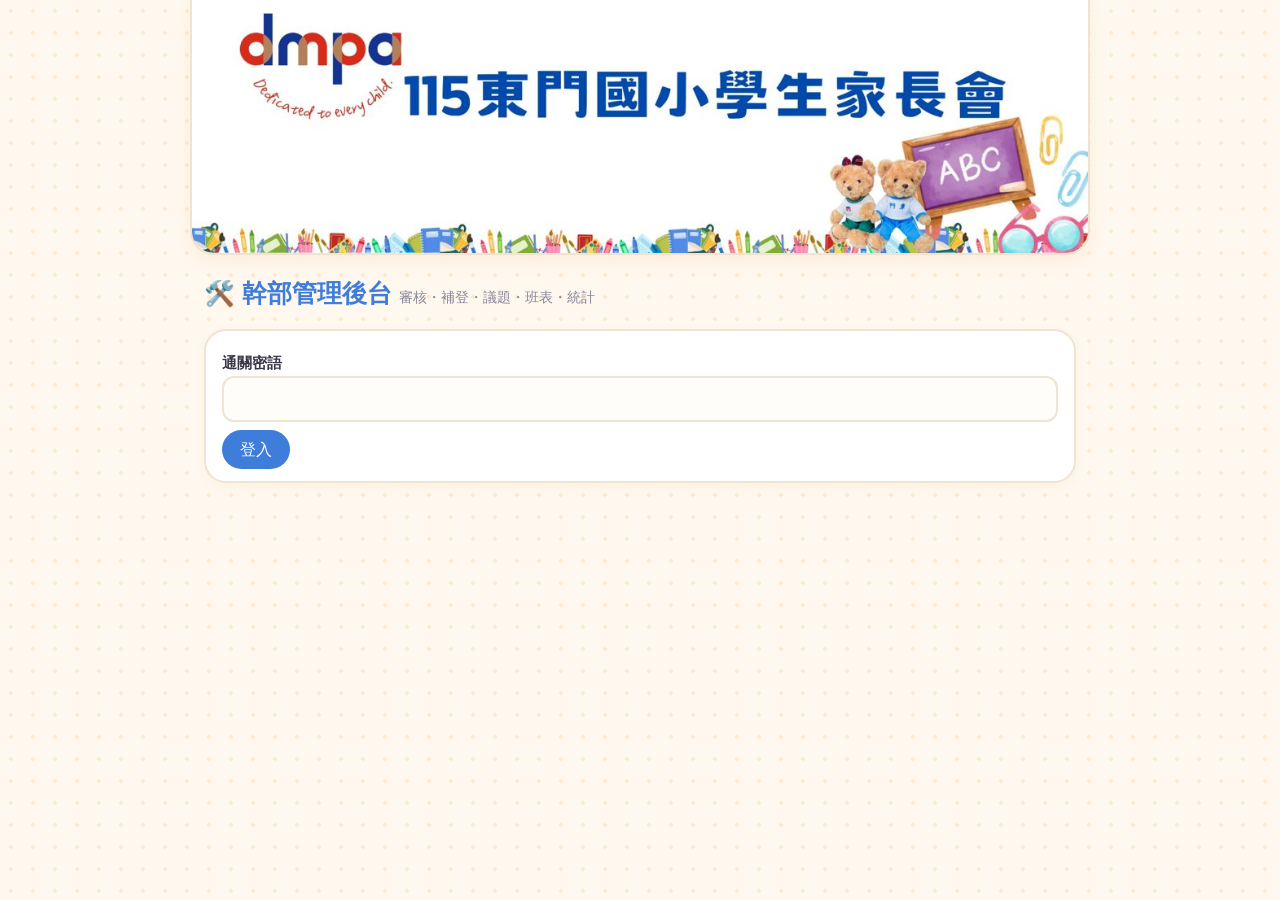
==== commit 4b62d830: "Add files via upload" ====
--- a/admin.html
+++ b/admin.html
@@ -1,45 +1,23 @@
 <!DOCTYPE html>
 <html lang="zh-Hant"><head><meta charset="utf-8">
 <meta name="viewport" content="width=device-width, initial-scale=1"><meta name="robots" content="noindex,nofollow">
-<title>家代填寫入口・東門國小營養午餐</title><link rel="stylesheet" href="css/style.css">
+<title>幹部管理後台・東門國小營養午餐</title><link rel="stylesheet" href="css/style.css">
 <style>
-section.f{background:#fff;border:2px solid var(--bd);border-radius:22px;padding:12px 16px;margin:14px 0;box-shadow:0 4px 12px #f3d9b833}
-section.f h2{margin-top:4px}label{display:block;font-weight:700;margin-top:8px;font-size:.92rem}
-.f input,.f textarea,.f select{width:100%;padding:8px 10px;border:2px solid var(--bd);border-radius:12px;background:#fffdf9}.f textarea{min-height:96px}
-.f button,.btn{font:inherit;background:var(--ac);color:#fff;border:0;border-radius:99px;padding:8px 24px;margin:12px 8px 0 0;cursor:pointer}.f button.g{background:#fff;color:var(--ac);border:2px solid var(--ac);padding:4px 14px;margin:6px 6px 0 0;font-size:.88rem}button:disabled{opacity:.5}
-.row{display:flex;gap:10px}.row>div{flex:1}.th img{height:80px;border-radius:10px;margin:6px 6px 0 0}.msg{margin-top:8px;font-weight:700}.ok{color:#1d6b43}.er{color:#c0392b}
-.rota{display:flex;flex-wrap:wrap;gap:6px;margin:6px 0}.rota button{margin:0!important;padding:2px 12px!important}.rota .done{background:var(--mt)!important;color:#1d6b43!important;border-color:#8fdcae!important}
-details.adm{margin:6px 0}details.adm summary{cursor:pointer;font-weight:700}
+section.f,.rv,.card2{background:#fff;border:2px solid var(--bd);border-radius:22px;padding:12px 16px;margin:14px 0;box-shadow:0 4px 12px #f3d9b833}
+.f h2{margin-top:4px}label{display:block;font-weight:700;margin-top:8px;font-size:.92rem}
+.w input:not([type=checkbox]):not([type=file]),.w textarea,.w select{width:100%;padding:7px 10px;border:2px solid var(--bd);border-radius:12px;background:#fffdf9;font:inherit}textarea{min-height:90px}
+.w button{font:inherit;background:var(--ac);color:#fff;border:0;border-radius:99px;padding:6px 18px;margin:8px 6px 0 0;cursor:pointer}.w button.g{background:#fff;color:var(--ac);border:2px solid var(--ac);padding:3px 12px;font-size:.88rem}.w button.r{background:var(--rd)}button:disabled{opacity:.5}
+.row{display:flex;gap:10px;flex-wrap:wrap}.row>div{flex:1;min-width:130px}.th img{height:70px;border-radius:10px;margin:6px 6px 0 0}
+.pks{display:flex;gap:8px;flex-wrap:wrap}.pk{width:96px;font-size:.78rem}.pk img{width:96px;height:96px;object-fit:cover;border-radius:12px;display:block}
+.tb{width:100%;border-collapse:collapse;font-size:.9rem}.tb th,.tb td{border-bottom:1px solid var(--bd);padding:5px 6px;text-align:left;vertical-align:top}.tb tr.zero td{background:#fff1f1}.tb-w{overflow-x:auto}
+#toast{position:fixed;left:50%;bottom:22px;transform:translateX(-50%);background:#3a3748;color:#fff;border-radius:99px;padding:8px 22px;display:none;z-index:60;max-width:90vw}#toast.er{background:#c0392b}
+.badge2{background:var(--rd);color:#fff;border-radius:99px;padding:0 8px;font-size:.75rem;margin-left:4px}pre{white-space:pre-wrap;word-break:break-all;background:#fffdf9;border:2px dashed var(--bd);border-radius:12px;padding:8px;font-size:.8rem}
+.tabs button{position:relative}.mini{font-size:.85rem;color:var(--mu)}
 </style></head><body>
-<div class="w"><h1>✏️ 家代填寫入口 <small>📷 照片會自動縮小上傳</small></h1>
-<p class="mu">送出後前台約 1–5 分鐘內更新。<b>請不要寫家長或學生姓名；照片只拍餐點。</b>　<a href="index.html">回前台</a></p>
-<section class="f"><label>通關密語（幹部提供，這支手機會記住）</label><input id="key" type="password" autocomplete="off"></section>
-
-<section class="f"><h2>今日試菜</h2>
-<div class="row"><div><label>日期</label><input type="date" id="date"></div><div><label>班級</label><input id="cls" inputmode="numeric" placeholder="例如 206"></div></div>
-<div id="rota" class="mu"></div>
-<label>今日菜色（選填）</label><input id="menu" placeholder="例如：糙米飯、糖醋排骨、蒜炒菠菜、味噌湯">
-<label>菜單圖片（選填，學校公布的菜單照片）</label><input type="file" id="mp" accept="image/*" multiple><div class="th" id="mth"></div>
-<label>試菜心得（可直接貼 LINE 的試菜文字）</label><button type="button" class="g" id="tpl">插入白飯／主菜／副菜／青菜／湯範本</button>
-<textarea id="fb" placeholder="白飯：軟硬適中&#10;主菜：偏鹹…"></textarea>
-<label>試菜照片（可多選，只拍餐點）</label><input type="file" id="ph" accept="image/*" multiple><div class="th" id="th"></div>
-<button id="b1">送出試菜紀錄</button><div class="msg" id="m1"></div><p class="mu">同一天有第二位代表，再送出一次即可。</p></section>
-
-<section class="f"><h2>新增反映事項（有問題才填）</h2>
-<div class="row"><div><label>日期</label><input type="date" id="qd"></div><div><label>標題</label><input id="qt" placeholder="例如：螞蟻上樹有油耗味"></div></div>
-<label>反映摘要（不要寫姓名）</label><textarea id="qs"></textarea>
-<label>照片（選填，可多選）</label><input type="file" id="qp" accept="image/*" multiple><div class="th" id="qth"></div>
-<label>營養師／學校回覆（還沒回覆就留空，前台會顯示「追蹤中」）</label><textarea id="qr"></textarea>
-<button id="b2">送出反映事項</button><div class="msg" id="m2"></div></section>
-
-<section class="f"><h2>幫「追蹤中」的反映補上回覆</h2>
-<select id="pend"><option value="">載入中…</option></select><label>營養師／學校回覆</label><textarea id="pr"></textarea>
-<button id="b3">送出回覆</button><div class="msg" id="m3"></div></section>
-
-<section class="f"><details class="adm"><summary>📅 幹部專用：匯入輪值排班表</summary>
-<p class="mu">選擇「輪值表.xlsx」和「家長代表名冊.xlsx」。檔案只在你的手機／電腦裡解析，<b>只會上傳「日期＋班級」，不會上傳任何姓名</b>。匯入後，填寫今日試菜時會顯示當天輪值班級，以及誰還沒回報。</p>
-<label>輪值表（排班表）</label><input type="file" id="xs" accept=".xlsx,.xls"><label>家長代表名冊</label><input type="file" id="xr" accept=".xlsx,.xls">
-<button id="b4">解析並匯入</button><div class="msg" id="m4"></div></details></section>
-</div>
+<div class="ban"><img src="img/banner.jpg" alt="115東門國小學生家長會"></div>
+<div class="w"><h1>🛠️ 幹部管理後台 <small>審核・補登・議題・班表・統計</small></h1>
+<section class="f" id="login"><label>通關密語</label><input id="key" type="password" autocomplete="off"><button id="lg">登入</button><div class="mu" id="lm"></div></section>
+<div id="main" style="display:none"><div class="tabs" id="tabs"></div><div id="pane"></div></div></div>
+<div id="toast"></div>
 <script src="js/config.js"></script><script src="js/common.js"></script><script src="js/admin.js"></script>
 </body></html>
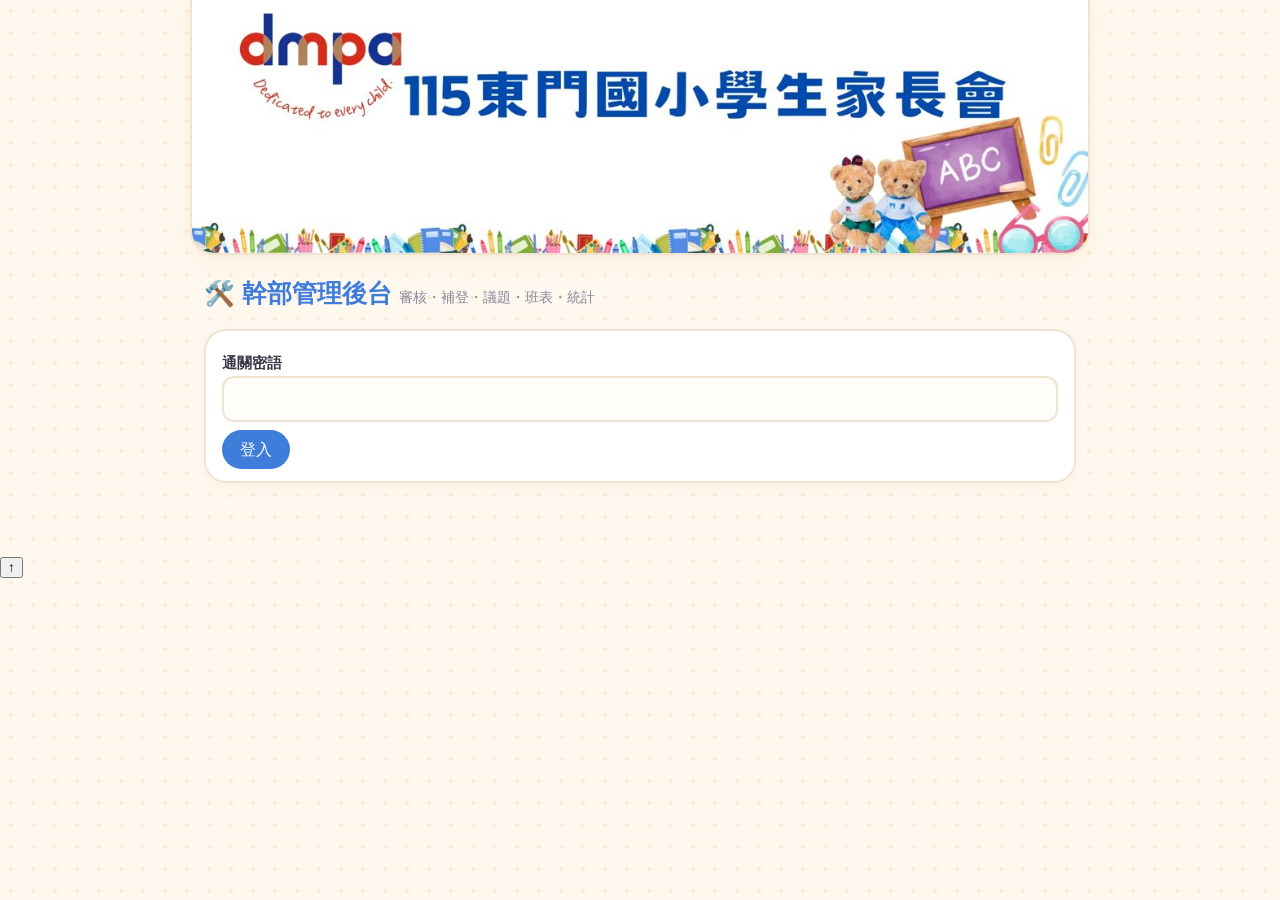
==== commit 6b26e77f: "Add files via upload" ====
--- a/admin.html
+++ b/admin.html
@@ -1,7 +1,7 @@
 <!DOCTYPE html>
 <html lang="zh-Hant"><head><meta charset="utf-8">
 <meta name="viewport" content="width=device-width, initial-scale=1"><meta name="robots" content="noindex,nofollow">
-<title>幹部管理後台・東門國小營養午餐</title><link rel="stylesheet" href="css/style.css">
+<title>幹部管理後台・東門國小營養午餐</title><link rel="stylesheet" href="css/style.css?v=3.3">
 <style>
 section.f,.rv,.card2{background:#fff;border:2px solid var(--bd);border-radius:22px;padding:12px 16px;margin:14px 0;box-shadow:0 4px 12px #f3d9b833}
 .f h2{margin-top:4px}label{display:block;font-weight:700;margin-top:8px;font-size:.92rem}
@@ -13,11 +13,11 @@
 #toast{position:fixed;left:50%;bottom:22px;transform:translateX(-50%);background:#3a3748;color:#fff;border-radius:99px;padding:8px 22px;display:none;z-index:60;max-width:90vw}#toast.er{background:#c0392b}
 .badge2{background:var(--rd);color:#fff;border-radius:99px;padding:0 8px;font-size:.75rem;margin-left:4px}pre{white-space:pre-wrap;word-break:break-all;background:#fffdf9;border:2px dashed var(--bd);border-radius:12px;padding:8px;font-size:.8rem}
 .tabs button{position:relative}.mini{font-size:.85rem;color:var(--mu)}
-</style></head><body>
+</style></head><body class="adm">
 <div class="ban"><img src="img/banner.jpg" alt="115東門國小學生家長會"></div>
 <div class="w"><h1>🛠️ 幹部管理後台 <small>審核・補登・議題・班表・統計</small></h1>
 <section class="f" id="login"><label>通關密語</label><input id="key" type="password" autocomplete="off"><button id="lg">登入</button><div class="mu" id="lm"></div></section>
-<div id="main" style="display:none"><div class="tabs" id="tabs"></div><div id="pane"></div></div></div>
-<div id="toast"></div>
-<script src="js/config.js"></script><script src="js/common.js"></script><script src="js/admin.js"></script>
+<div id="main" style="display:none"><div style="text-align:right"><button class="g" id="rl" style="margin:0">🔄 重新整理資料</button></div><div class="tabs" id="tabs"></div><div id="pane"></div></div></div>
+<div id="toast"></div><button id="top" aria-label="回到最上方">↑</button>
+<script src="js/config.js?v=3.3"></script><script src="js/common.js?v=3.3"></script><script src="js/admin.js?v=3.3"></script>
 </body></html>
--- a/css/style.css
+++ b/css/style.css
@@ -55,3 +55,20 @@
 @media print{body{background:#fff}.ban,.nav,.foot a,.noprint{display:none!important}.w{max-width:none;padding:0}.day,.qi,.rep{break-inside:avoid}.gal{grid-template-columns:repeat(6,1fr)}}
 .ban{max-width:900px;margin:0 auto;border-top:0}
 .ext.pk{background:var(--pk);border-color:#ffc2d9}.ext.pk b{color:var(--rd)}.ext.pk .go{background:var(--rd)}
+
+@media (max-width:520px){h1 small{display:block;margin-top:2px}}
+/* 後台 v3.1 */
+#tabs{position:sticky;top:0;z-index:20;background:linear-gradient(var(--bg) 85%,transparent);padding:6px 0 4px;margin:0 -2px}
+.cxs{display:flex;flex-wrap:wrap;gap:6px}.cx{display:inline-block;border-radius:99px;padding:1px 11px;font-size:.85rem;border:2px solid var(--bd);background:#fff;cursor:pointer;white-space:nowrap}
+.cx.ok,.cx.rec{background:#d9f5e3;border-color:#8fdcae;color:#1d6b43}.cx.wait{background:#fff1c9;border-color:#f6cf6a;color:#8a5a00}.cx.in{background:#dcebff;border-color:#9cc4f5;color:#24508f}
+.cx.miss{background:#ffe3e0;border-color:#f3a99f;color:#a8261a}.cx.today,.cx.later{background:#f1eee8;color:#8a869a}.cx.hide{background:#eee;color:#888}
+.seg{display:flex;gap:6px;flex-wrap:wrap}.seg button{background:#fff!important;color:var(--tx)!important;border:2px solid var(--bd)!important;padding:3px 14px!important;margin:4px 0 0!important}.seg button.on{background:var(--ac)!important;border-color:var(--ac)!important;color:#fff!important}
+.card2.bad{border-color:#f3a99f;background:#fff8f7}.er{color:#c0392b}.tb tr[data-go]{cursor:pointer}.tb tr[data-go]:hover td{background:#fff8ec}
+
+/* v3.2 平台菜單來源與菜色照片 */
+.src{display:inline-block;margin-left:8px;font-size:.78rem;font-weight:400;color:var(--mu)}.src a{color:var(--mu)}
+.moe{border:2px dashed #b9dcff;background:#f4f9ff;border-radius:16px;padding:6px 10px 10px;margin:8px 0}.moe .sec{margin-top:4px}
+.gal.moeg a{position:relative}.gal .cap{position:absolute;left:0;right:0;bottom:0;background:#000a;color:#fff;font-size:.75rem;padding:1px 6px;white-space:nowrap;overflow:hidden;text-overflow:ellipsis}
+.mbox{background:var(--bt);border-radius:14px;padding:8px 12px;margin:8px 0;font-size:.95rem}.mbox .gal{grid-template-columns:repeat(auto-fill,minmax(72px,1fr));margin-top:6px}.mbox .moe{border:0;background:none;padding:0;margin:0}
+.tb th[data-sort]{cursor:pointer;white-space:nowrap;user-select:none}.tb th[data-sort]:hover{color:var(--ac)}.tb th.on{color:var(--ac)}
+.warn{background:#ffe3e0;border:2px solid #f3a99f;border-radius:14px;padding:8px 12px;margin:10px 0;color:#a8261a;font-weight:700}
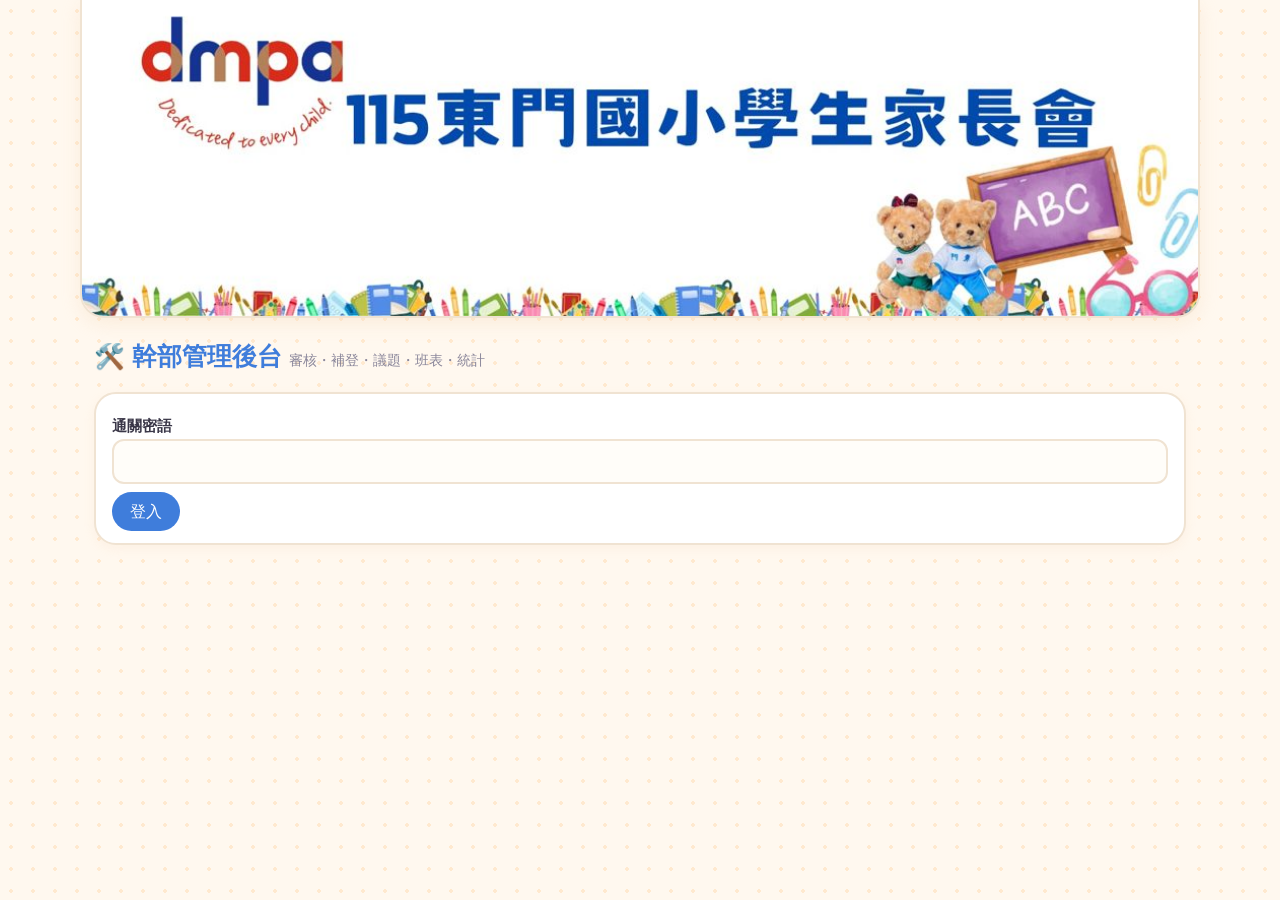
==== commit 380f9fb0: "Add files via upload" ====
--- a/admin.html
+++ b/admin.html
@@ -1,7 +1,7 @@
 <!DOCTYPE html>
 <html lang="zh-Hant"><head><meta charset="utf-8">
 <meta name="viewport" content="width=device-width, initial-scale=1"><meta name="robots" content="noindex,nofollow">
-<title>幹部管理後台・東門國小營養午餐</title><link rel="stylesheet" href="css/style.css?v=3.3">
+<title>幹部管理後台・東門國小營養午餐</title><link rel="stylesheet" href="css/style.css?v=3.4">
 <style>
 section.f,.rv,.card2{background:#fff;border:2px solid var(--bd);border-radius:22px;padding:12px 16px;margin:14px 0;box-shadow:0 4px 12px #f3d9b833}
 .f h2{margin-top:4px}label{display:block;font-weight:700;margin-top:8px;font-size:.92rem}
@@ -19,5 +19,5 @@
 <section class="f" id="login"><label>通關密語</label><input id="key" type="password" autocomplete="off"><button id="lg">登入</button><div class="mu" id="lm"></div></section>
 <div id="main" style="display:none"><div style="text-align:right"><button class="g" id="rl" style="margin:0">🔄 重新整理資料</button></div><div class="tabs" id="tabs"></div><div id="pane"></div></div></div>
 <div id="toast"></div><button id="top" aria-label="回到最上方">↑</button>
-<script src="js/config.js?v=3.3"></script><script src="js/common.js?v=3.3"></script><script src="js/admin.js?v=3.3"></script>
+<script src="js/config.js?v=3.4"></script><script src="js/common.js?v=3.4"></script><script src="js/qr.js?v=3.4"></script><script src="js/admin.js?v=3.4"></script>
 </body></html>
--- a/css/style.css
+++ b/css/style.css
@@ -72,3 +72,47 @@
 .mbox{background:var(--bt);border-radius:14px;padding:8px 12px;margin:8px 0;font-size:.95rem}.mbox .gal{grid-template-columns:repeat(auto-fill,minmax(72px,1fr));margin-top:6px}.mbox .moe{border:0;background:none;padding:0;margin:0}
 .tb th[data-sort]{cursor:pointer;white-space:nowrap;user-select:none}.tb th[data-sort]:hover{color:var(--ac)}.tb th.on{color:var(--ac)}
 .warn{background:#ffe3e0;border:2px solid #f3a99f;border-radius:14px;padding:8px 12px;margin:10px 0;color:#a8261a;font-weight:700}
+
+/* v3.3 後台版面：桌機加寬、可收合區塊、手機卡片 */
+.adm .w,.adm .ban{max-width:1120px}
+.fold,.rvd{background:#fff;border:2px solid var(--bd);border-radius:22px;margin:14px 0;box-shadow:0 4px 12px #f3d9b833;overflow:hidden}
+.fold>summary,.rvd>summary{list-style:none;cursor:pointer;padding:12px 16px;display:flex;align-items:center;gap:8px;flex-wrap:wrap}.fold>summary::-webkit-details-marker,.rvd>summary::-webkit-details-marker{display:none}
+.fold>summary:after,.rvd>summary:after{content:"＋";margin-left:auto;color:var(--rd);font-weight:700}.fold[open]>summary:after,.rvd[open]>summary:after{content:"－"}
+.fold>summary h2{margin:0}.fold[open]>summary{background:linear-gradient(90deg,var(--pc),#fff)}.fold .fb{padding:4px 16px 14px}
+.rvd{border-radius:16px;margin:8px 0;box-shadow:none}.rvd>summary{padding:8px 14px}.rvd .one{flex:1 1 160px;min-width:0;overflow:hidden;text-overflow:ellipsis;white-space:nowrap}
+.rvd .rv{border:0;box-shadow:none;margin:0;border-top:2px dashed var(--bd);border-radius:0}
+.rvs{display:grid;gap:14px;grid-template-columns:repeat(auto-fill,minmax(min(100%,460px),1fr));align-items:start}.rvs .rv{margin:0}
+#top{position:fixed;right:16px;bottom:70px;width:44px;height:44px;border-radius:50%;border:0;background:var(--ac);color:#fff;font-size:1.2rem;display:none;z-index:40;cursor:pointer;box-shadow:0 4px 10px #0003}
+@media (min-width:900px){.adm .w textarea{min-height:110px}.adm #tabs{justify-content:center}}
+@media (max-width:640px){
+ .adm .ban img{max-height:92px;object-fit:cover;object-position:left top}.adm h1{font-size:1.25rem;margin-top:10px}
+ .adm .w button.g{padding:6px 14px}.adm .row{gap:6px}.adm .row>div{min-width:100%}
+ .tb.cards,.tb.cards tbody{display:block}.tb.cards tr:first-child{display:none}
+ .tb.cards tr{display:block;border:2px solid var(--bd);border-radius:14px;margin:8px 0;padding:6px 12px;background:#fff}.tb.cards tr.zero{background:#fff6f5}
+ .tb.cards td{display:flex;justify-content:space-between;gap:12px;border:0;padding:2px 0;text-align:right;background:none!important}.tb.cards td:before{content:attr(data-l);color:var(--mu);white-space:nowrap}
+}
+details>*{box-sizing:border-box}
+@media (max-width:640px){.adm .st{grid-template-columns:repeat(2,1fr)}.tb.cards td.acts{display:block;text-align:left}.tb.cards td.acts:before{content:none}.tb.cards td.acts button{margin:6px 6px 0 0}}
+.adm .tabs button{background:#fff;color:var(--tx);border:2px solid var(--bd);margin:0;padding:5px 16px}.adm .tabs button.on{background:var(--ac);color:#fff;border-color:var(--ac)}
+
+/* v3.4 平台菜單、營養、食材、實拍照片標示 */
+.dishes{list-style:none;margin:6px 0 2px;padding:0;display:grid;grid-template-columns:repeat(auto-fill,minmax(min(100%,190px),1fr));gap:4px 10px}.dishes li{font-weight:700;color:#5a3d00}
+.dishes .dt{display:inline-block;min-width:4.6em;font-size:.78rem;font-weight:400;color:#8a5a00;background:#fff7d6;border-radius:99px;padding:0 8px;margin-right:6px}
+.nut{display:flex;flex-wrap:wrap;gap:6px;margin:8px 0 2px}.nut span{background:#fff;border:2px solid #f3e2a8;border-radius:12px;padding:1px 9px;font-size:.85rem;line-height:1.35;text-align:center}
+.nut span b{font-size:1rem}.nut span small{display:block;font-size:.7rem;color:var(--mu)}.nut span.cal{border-color:#f7b9a6;background:#fff4ef}
+.ing{margin-top:6px;font-size:.88rem}.ing summary{cursor:pointer;font-weight:700;color:#5a3d00}.ing ul{margin:4px 0 0;padding-left:1.1em}.ing li{margin:2px 0}.ing small{color:var(--mu)}
+.cert{display:inline-block;margin-left:3px;font-size:.68rem;background:#d9f5e3;color:#1d6b43;border-radius:6px;padding:0 4px}
+.kcal{margin-left:auto;font-size:.85rem;background:#fff4ef;border:2px solid #f7b9a6;border-radius:99px;padding:0 10px;color:#a8471c}
+.realbox{border:2px solid #8fdcae;background:#f3fbf6;border-radius:16px;padding:6px 10px 10px;margin:8px 0}.realbox .sec{margin-top:4px;color:#1d6b43}
+.gal.real a{position:relative}.gal.real a:after{content:"📷 家代實拍";position:absolute;left:6px;top:6px;background:#1d6b43;color:#fff;font-size:.7rem;border-radius:8px;padding:1px 7px}
+.gal.moeg a:after{content:"平台";position:absolute;left:6px;top:6px;background:#24508f;color:#fff;font-size:.68rem;border-radius:8px;padding:1px 6px}
+.hello{font-size:1.05rem;margin:10px 0}.duty{background:var(--sk);border-radius:12px;padding:6px 12px;margin:6px 0}
+.mbox .opts{margin-top:8px;border-top:1px dashed #e8d48a;padding-top:6px}.mbox .opts label{display:block;font-weight:400;margin:4px 0}.mbox .pv summary{cursor:pointer;margin-top:4px}
+#qrm{position:fixed;inset:0;background:#000b;display:none;align-items:center;justify-content:center;z-index:70;padding:14px}#qrm.on{display:flex}
+#qrm .box{background:#fff;border-radius:20px;padding:12px;max-width:min(96vw,560px);max-height:94vh;overflow:auto;text-align:center}#qrm img{max-width:100%;max-height:70vh;border-radius:12px;display:block;margin:0 auto}
+#qrm .acts{display:flex;gap:8px;justify-content:center;flex-wrap:wrap;margin-top:8px}#qrm .btn{display:inline-block;background:var(--ac);color:#fff;border-radius:99px;padding:7px 18px;text-decoration:none;margin-top:8px}
+.dayqr{background:var(--sk);border:2px solid #b9dcff;border-radius:14px;padding:6px 12px;margin:8px 0}.dayqr button{margin:4px 0 4px 8px!important}
+.danger{border:2px dashed #f3a99f;background:#fff8f7;border-radius:14px;padding:8px 12px;margin-top:14px}.danger b{color:#a8261a}
+.rv .opts label,.adm .opts label{display:block;font-weight:400;margin:2px 0}
+.tb tr.avg td{background:#fff7d6;font-weight:700}
+@media (max-width:640px){label.sp{display:none}}
